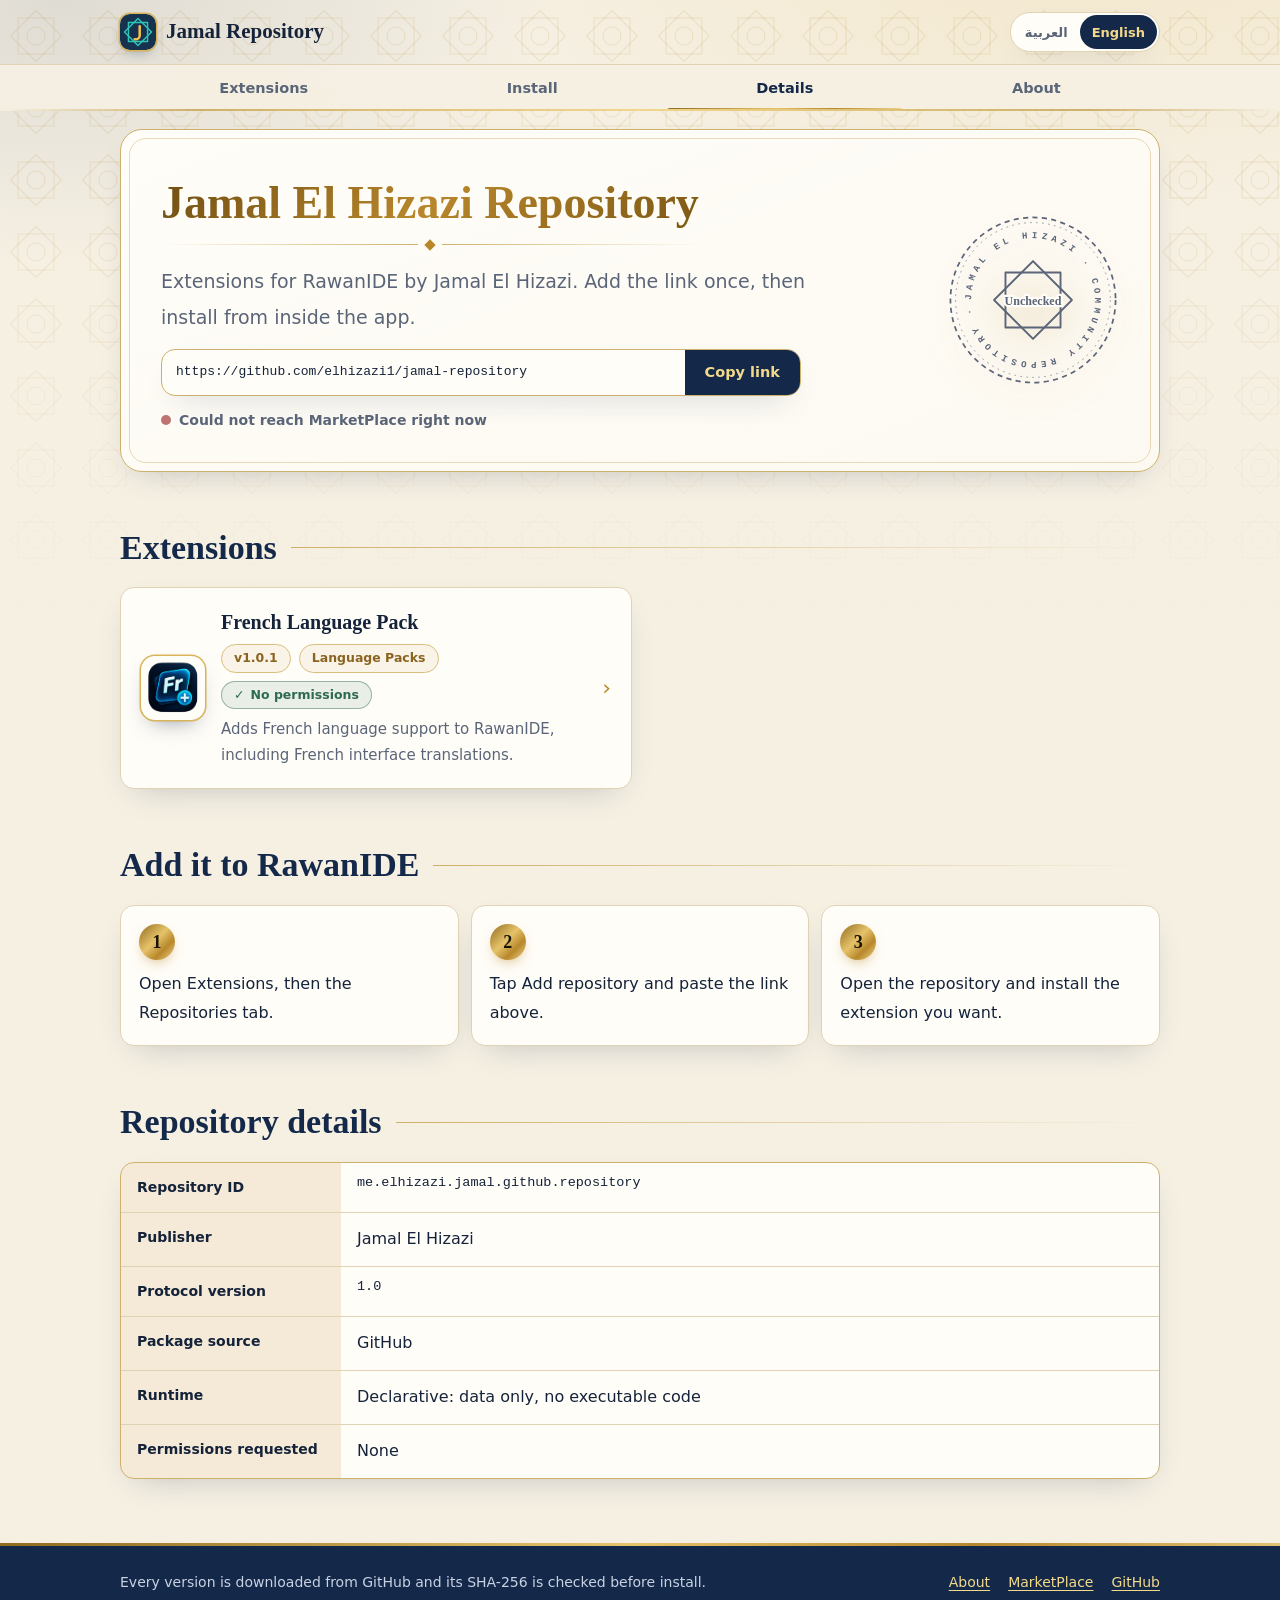
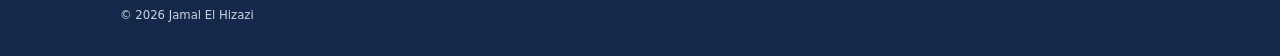
==== index.html @ 7bb8c684 "jamal" ====
<!doctype html>
<html lang="ar" dir="rtl">
<head>
<meta charset="utf-8">
<meta name="viewport" content="width=device-width, initial-scale=1">
<title>مستودع جمال الحزازي</title>
<meta name="description" content="إضافات لـ RawanIDE من تطوير جمال الحزازي. Extensions for RawanIDE by Jamal El Hizazi.">
<meta name="color-scheme" content="light dark">
<link rel="icon" href="icon.svg" type="image/svg+xml">
<link rel="stylesheet" href="assets/site.css">
<script src="assets/site.js" defer></script>
<script src="assets/extras.js" defer></script>
</head>
<body data-page="repo" data-root="">
<header class="bar">
  <div class="wrap bar-in">
    <a class="brand" href="./"><img src="icon.svg" alt="" width="36" height="36"><span data-i18n="brand">مستودع جمال</span></a>
    <div class="langs" data-langs role="group" aria-label="Language"></div>
  </div>
</header>
<nav class="nav" aria-label="Main">
  <div class="wrap nav-in">
    <a href="#extensions" data-i18n="nav_ext" aria-current="true">الإضافات</a>
    <a href="#how" data-i18n="nav_how">التثبيت</a>
    <a href="#details" data-i18n="nav_details">التفاصيل</a>
    <a href="about/" data-i18n="nav_about">عن المطوّر</a>
  </div>
</nav>
<div class="wrap">
  <main>
    <div class="hero">
      <div class="hero-media" data-seal></div>
      <div class="hero-id">
        <h1 data-repo-name>مستودع جمال الحزازي</h1>
        <div class="orn" aria-hidden="true"><i></i></div>
      </div>
      <p class="lead" data-i18n="hero_lead">إضافات لـ RawanIDE من تطوير جمال الحزازي. أضف الرابط مرة واحدة ثم ثبّت الإضافات من داخل التطبيق.</p>
      <div class="hero-extra">
        <span class="visually-hidden" id="url-label" data-i18n="url_label">رابط المستودع</span>
        <div class="address">
          <div class="address-field" data-repo-url aria-labelledby="url-label" tabindex="0"></div>
          <button class="btn" type="button" data-copy-main>نسخ الرابط</button>
        </div>
        <p class="status" data-status data-state="checking" role="status">جارٍ التحقق من MarketPlace…</p>
      </div>
    </div>

    <section id="extensions" aria-labelledby="ext-h">
      <h2 id="ext-h" data-i18n="ext_title">الإضافات</h2>
      <div class="list" data-ext-list></div>
    </section>

    <section id="how" aria-labelledby="how-h">
      <h2 id="how-h" data-i18n="how_title">أضفه إلى RawanIDE</h2>
      <ol class="steps">
        <li><p data-i18n="step1">افتح الإضافات ثم تبويب المستودعات.</p></li>
        <li><p data-i18n="step2">اضغط «إضافة مستودع» والصق الرابط أعلاه.</p></li>
        <li><p data-i18n="step3">افتح المستودع وثبّت الإضافة التي تريدها.</p></li>
      </ol>
    </section>

    <section id="details" aria-labelledby="facts-h">
      <h2 id="facts-h" data-i18n="facts_title">تفاصيل المستودع</h2>
      <dl class="facts" data-facts></dl>
    </section>
  </main>
</div>

<footer>
  <div class="wrap foot">
    <span data-i18n="foot_note">كل إصدار يُنزَّل من GitHub ويُتحقَّق من SHA-256 قبل التثبيت.</span>
    <span class="links">
      <a href="about/" data-i18n="nav_about">عن المطوّر</a>
      <a href="https://rawanide.elhizazi.me/repositories" rel="noopener" data-i18n="foot_market">MarketPlace</a>
      <a href="https://github.com/elhizazi1" rel="noopener">GitHub</a>
    </span>
    <small>© 2026 Jamal El Hizazi</small>
  </div>
</footer>
<!--DATA--><script type="application/json" id="data">{"repository":{"protocol":"1.0","id":"me.elhizazi.jamal.github.repository","name":"Jamal El Hizazi Repository","publisher":"Jamal El Hizazi","description":"Extensions for RawanIDE by Jamal El Hizazi.","homepageUrl":"https://elhizazi1.github.io/jamal-repository/","repositoryUrl":"https://github.com/elhizazi1/jamal-repository","icon":"https://raw.githubusercontent.com/elhizazi1/jamal-repository/main/icon.svg","verification":"rwm-JESA_3A_atXAHX9HX52WhoH6","i18n":{"ar":{"name":"مستودع جمال الحزازي","description":"إضافات لـ RawanIDE من تطوير جمال الحزازي."},"en":{"name":"Jamal El Hizazi Repository","description":"Extensions for RawanIDE by Jamal El Hizazi."},"zh-CN":{"name":"Jamal El Hizazi 扩展仓库","description":"Jamal El Hizazi 为 RawanIDE 开发的扩展。"},"zh-TW":{"name":"Jamal El Hizazi 擴充功能倉庫","description":"Jamal El Hizazi 為 RawanIDE 開發的擴充功能。"}},"extensions":[{"id":"me.elhizazi.jamal.github.repository.language.french","name":"French Language Pack","version":"1.0.1","publisher":"Jamal El Hizazi","description":"French interface language pack for RawanIDE. Provides French UI strings.","category":"Language Packs","icon":"https://raw.githubusercontent.com/elhizazi1/jamal-repository/main/extensions/me.elhizazi.jamal.github.repository.language.french/1.0.1/french-language.webp","apiVersion":"1.0","runtime":null,"permissions":[],"sizeBytes":48856,"sha256":"a94781276d6f744c2116f247a615334e010484c51ec75ef424cbf396a56e475f","downloadUrl":"https://raw.githubusercontent.com/elhizazi1/jamal-repository/main/extensions/me.elhizazi.jamal.github.repository.language.french/1.0.1/me.elhizazi.jamal.github.repository.language.french-1.0.1.r1","homepageUrl":"https://elhizazi1.github.io/jamal-repository/extensions/me.elhizazi.jamal.github.repository.language.french/1.0.1/","documentationUrl":"https://elhizazi1.github.io/jamal-repository/extensions/me.elhizazi.jamal.github.repository.language.french/1.0.1/","tags":["language-pack","french"],"changelog":"Initial release of the French language pack.","i18n":{"en":{"name":"French Language Pack","description":"Adds French language support to RawanIDE, including French interface translations."},"ar":{"name":"حزمة اللغة الفرنسية","description":"تضيف دعم اللغة الفرنسية إلى RawanIDE، وتشمل ترجمة كاملة لواجهة المستخدم."},"fr":{"name":"Pack de langue française","description":"Ajoute la prise en charge de la langue française à RawanIDE, y compris la traduction de l'interface."}}}]},"extension":{"id":"me.elhizazi.jamal.github.repository.language.french","name":"French Language Pack","version":"1.0.1","publisher":"Jamal El Hizazi","category":"Language Packs","i18n":{"en":{"name":"French Language Pack","description":"Adds French language support to RawanIDE, including French interface translations."},"ar":{"name":"حزمة اللغة الفرنسية","description":"تضيف دعم اللغة الفرنسية إلى RawanIDE، وتشمل ترجمة كاملة لواجهة المستخدم."},"fr":{"name":"Pack de langue française","description":"Ajoute la prise en charge de la langue française à RawanIDE, y compris la traduction de l'interface."}},"runtime":null,"apiVersion":"1.0","permissions":[],"package":{"file":"me.elhizazi.jamal.github.repository.language.french-1.0.1.r1","sizeBytes":48856,"sha256":"a94781276d6f744c2116f247a615334e010484c51ec75ef424cbf396a56e475f","downloadUrl":"https://raw.githubusercontent.com/elhizazi1/jamal-repository/main/extensions/me.elhizazi.jamal.github.repository.language.french/1.0.1/me.elhizazi.jamal.github.repository.language.french-1.0.1.r1"},"changelog":{"en":"Initial release of the French language pack.","ar":"الإصدار الأولي لحزمة اللغة الفرنسية.","fr":"Version initiale du pack de langue française."}}}</script><!--/DATA-->
</body>
</html>
---- assets/site.css ----
/* Jamal repository pages, v5: one consolidated stylesheet. No external fonts, scripts or images.
   Layout rule: every hero is one CSS grid with named areas (media | id | lead | extra); no absolute positioning, no magic offsets. */
:root {
  --paper: #f6f0e3; --surface: #fffdf8; --ink: #15233a; --ink-2: #5b6578; --line: #e0d3b4; --line-gold: #cfb06a;
  --accent: #8a6420; --lapis: #14294a; --ochre: #b8872b; --ochre-soft: rgba(184,135,43,.16);
  --code-bg: #f8f2e4; --danger: #a33a3a; --ok: #2f6b4f;
  --btn-bg: var(--lapis); --btn-ink: #f3d98b; --h2-ink: var(--lapis); --nav-on: var(--lapis);
  --gold: linear-gradient(135deg, #8f6a1f 0%, #e6c36a 45%, #b8872b 70%, #f0d78c 100%);
  --title: linear-gradient(135deg, #6d4c12, #b8872b 50%, #7a5614);
  --shadow: 0 1px 0 rgba(255,255,255,.7) inset, 0 12px 32px -16px rgba(20,41,74,.28);
  --r: 14px; --r-sm: 10px; --nav-h: 46px;
  --font: "Noto Naskh Arabic", "Noto Sans Arabic", "Segoe UI", Tahoma, system-ui, sans-serif;
  --font-head: "Amiri", "Noto Naskh Arabic", "Traditional Arabic", "Scheherazade New", "Noto Kufi Arabic", Georgia, serif;
  --mono: ui-monospace, "SFMono-Regular", Menlo, Consolas, "Roboto Mono", monospace;
}
@media (prefers-color-scheme: dark) {
  :root:not([data-theme="light"]) {
    --paper: #0a1424; --surface: #101f38; --ink: #f1e8d0; --ink-2: #a9b3c4; --line: #2b3d5e; --line-gold: #8a7340;
    --accent: #e6c36a; --ochre: #e6c36a; --ochre-soft: rgba(230,195,106,.16); --code-bg: #0c1a30; --danger: #ff8a8e; --ok: #8fd6b0;
    --btn-bg: var(--gold); --btn-ink: #1a1405; --h2-ink: #f1e3b2; --nav-on: #f1e3b2;
    --title: linear-gradient(135deg, #f6e4a6, #d6a93f 55%, #f6e4a6);
    --shadow: 0 1px 0 rgba(255,255,255,.04) inset, 0 16px 36px -18px rgba(0,0,0,.8);
  }
}

* { box-sizing: border-box; }
html { -webkit-text-size-adjust: 100%; scroll-behavior: smooth; scroll-padding-top: calc(var(--nav-h) + 14px); }
body {
  margin: 0; position: relative; min-height: 100vh; color: var(--ink);
  font: 400 16px/1.8 var(--font);
  background: radial-gradient(900px 420px at 85% -80px, rgba(230,195,106,.20), transparent 70%),
              radial-gradient(700px 380px at 5% 0, rgba(20,41,74,.10), transparent 70%), var(--paper);
}
body::before {
  content: ""; position: absolute; inset: 0 0 auto 0; height: 640px; z-index: -1; pointer-events: none;
  background-image: url("data:image/svg+xml;utf8,<svg xmlns='http://www.w3.org/2000/svg' width='72' height='72' viewBox='0 0 72 72'><g fill='none' stroke='%23b8872b' stroke-opacity='.16' stroke-width='1'><rect x='18' y='18' width='36' height='36'/><rect x='18' y='18' width='36' height='36' transform='rotate(45 36 36)'/><circle cx='36' cy='36' r='9'/></g></svg>");
  -webkit-mask-image: linear-gradient(to bottom, #000 30%, transparent); mask-image: linear-gradient(to bottom, #000 30%, transparent);
}
a { color: var(--accent); text-underline-offset: 3px; }
a:hover { text-decoration-thickness: 2px; }
:focus-visible { outline: 3px solid var(--accent); outline-offset: 3px; border-radius: 6px; }
.wrap { width: min(100% - 32px, 1040px); margin-inline: auto; }
.visually-hidden { position: absolute; width: 1px; height: 1px; overflow: hidden; clip: rect(0 0 0 0); white-space: nowrap; }

/* ---------- header + sticky tabs (identical on every page) ---------- */
.bar { padding-block: 12px; }
.bar-in { display: flex; flex-wrap: wrap; align-items: center; justify-content: space-between; gap: 8px 12px; }
.brand { display: inline-flex; flex: none; align-items: center; gap: 10px; color: var(--ink); text-decoration: none; font: 700 21px/1.3 var(--font-head); }
.brand img { width: 36px; height: 36px; flex: none; border-radius: 10px; display: block; box-shadow: 0 0 0 1.5px #d9b45a, 0 6px 14px -6px rgba(20,41,74,.5); }
.brand span { white-space: nowrap; overflow: hidden; text-overflow: ellipsis; }
.langs { display: inline-flex; flex: none; border: 1px solid var(--line); border-radius: 999px; padding: 2px; background: var(--surface); box-shadow: var(--shadow); }
.langs button { appearance: none; border: 0; background: transparent; color: var(--ink-2); font: 600 13px/1 var(--font); padding: 8px 12px; border-radius: 999px; cursor: pointer; min-height: 34px; }
.langs button[aria-pressed="true"] { background: var(--lapis); color: #f3d98b; }
@media (prefers-color-scheme: dark) { :root:not([data-theme="light"]) .langs button[aria-pressed="true"] { background: var(--gold); color: #1a1405; } }

@media (max-width: 479px) { /* four language buttons (GitLab build) must not squeeze the brand */
  .brand { font-size: 18px; gap: 8px; }
  .brand img { width: 32px; height: 32px; }
  .langs button { padding: 8px 9px; font-size: 12.5px; }
}

.nav { position: sticky; top: 0; z-index: 30; background: var(--paper); border-top: 1px solid var(--line); }
@supports (background: color-mix(in srgb, red, blue)) {
  .nav { background: color-mix(in srgb, var(--paper) 92%, transparent); -webkit-backdrop-filter: blur(14px); backdrop-filter: blur(14px); }
}
.nav::after { content: ""; position: absolute; inset: auto 0 0 0; height: 2px; background: linear-gradient(90deg, transparent, var(--line-gold) 15%, #f0d78c 50%, var(--line-gold) 85%, transparent); }
.nav-in { display: flex; height: var(--nav-h); overflow-x: auto; scrollbar-width: none; }
.nav-in::-webkit-scrollbar { display: none; }
.nav a { position: relative; flex: 1 1 auto; display: grid; place-items: center; padding-inline: 12px; white-space: nowrap; text-decoration: none; color: var(--ink-2); font: 700 14.5px/1 var(--font); }
.nav a::after { content: ""; position: absolute; inset: auto 10px 0; height: 3px; border-radius: 3px 3px 0 0; background: var(--gold); transform: scaleX(0); transition: transform .25s; }
.nav a:hover, .nav a[aria-current="page"], .nav a[aria-current="true"] { color: var(--nav-on); }
.nav a:hover::after, .nav a[aria-current="page"]::after, .nav a[aria-current="true"]::after { transform: scaleX(1); }

/* ---------- hero: one grid, three variants ---------- */
.hero {
  --media: 84px; --gap: 14px;
  position: relative; display: grid; align-items: center; column-gap: var(--gap); row-gap: 16px;
  grid-template-columns: var(--media) minmax(0, 1fr);
  grid-template-areas: "media id" "lead lead" "extra extra";
  margin-top: 18px; padding: 18px;
  background: var(--surface); border: 1px solid var(--line-gold); border-radius: 22px; box-shadow: var(--shadow);
}
@supports (background: color-mix(in srgb, red, blue)) { .hero { background: linear-gradient(160deg, var(--surface), color-mix(in srgb, var(--surface) 72%, var(--paper))); } }
.hero::before { content: ""; position: absolute; inset: 6px; border: 1px solid rgba(184,135,43,.30); border-radius: 17px; pointer-events: none; }
body[data-page="ext"] .hero { --media: 76px; grid-template-areas: "crumb crumb" "media id" "lead lead" "extra extra"; }
body[data-page="about"] .hero { --media: 84px; }

.hero-media { grid-area: media; min-width: 0; }
.hero-id { grid-area: id; justify-self: start; min-width: 96px; max-width: 100%; }
.hero > .lead { grid-area: lead; }
.hero-extra { grid-area: extra; min-width: 0; }
.hero > .crumb { grid-area: crumb; justify-self: start; }
.hero-media img { display: block; width: 100%; height: auto; aspect-ratio: 1; object-fit: contain; border-radius: 22%; box-shadow: 0 0 0 2px #d9b45a, 0 12px 26px -12px rgba(20,41,74,.6); }

.hero h1 {
  margin: 0; font: 700 clamp(26px, 5.2vw, 46px)/1.45 var(--font-head); letter-spacing: 0; color: var(--lapis);
  background: var(--title); -webkit-background-clip: text; background-clip: text; -webkit-text-fill-color: transparent;
}
body[data-page="ext"] .hero h1 { font-size: clamp(22px, 4.4vw, 38px); }
/* ornament: its width is the title's width, because .hero-id shrink-wraps the h1 */
.orn { display: flex; align-items: center; gap: 8px; margin-top: 4px; }
.orn::before, .orn::after { content: ""; flex: 1; height: 1px; }
.orn::before { background: linear-gradient(90deg, transparent, var(--line-gold)); }
.orn::after { background: linear-gradient(270deg, transparent, var(--line-gold)); }
[dir="rtl"] .orn::before { background: linear-gradient(270deg, transparent, var(--line-gold)); }
[dir="rtl"] .orn::after { background: linear-gradient(90deg, transparent, var(--line-gold)); }
.orn i { flex: none; width: 8px; height: 8px; background: var(--ochre); transform: rotate(45deg); }

.lead { margin: 0; max-width: 58ch; color: var(--ink-2); font-size: clamp(16px, 2.4vw, 19px); line-height: 1.9; }
.crumb { display: inline-flex; align-items: center; gap: 8px; padding: 8px 14px; border: 1px solid var(--line); border-radius: 999px; background: var(--surface); text-decoration: none; font: 700 14px/1.2 var(--font); }
[dir="rtl"] .crumb .arrow { transform: scaleX(-1); }

@media (min-width: 720px) {
  .hero { --gap: 28px; padding: 40px; row-gap: 14px; }
  .hero::before { inset: 8px; }
  body[data-page="repo"] .hero { --media: 172px; grid-template-columns: minmax(0, 1fr) var(--media); grid-template-areas: "id media" "lead media" "extra media"; }
  body[data-page="ext"] .hero { --media: 104px; grid-template-areas: "crumb crumb" "media id" "media lead" "media extra"; }
  body[data-page="about"] .hero { --media: 128px; grid-template-areas: "media id" "media lead" "media extra"; }
  body[data-page="ext"] .hero-media, body[data-page="about"] .hero-media { align-self: start; }
}

/* ---------- seal ---------- */
.seal { display: block; width: 100%; height: auto; aspect-ratio: 1; color: var(--ink-2); direction: ltr; unicode-bidi: isolate; filter: drop-shadow(0 10px 18px rgba(184,135,43,.35)); }
.seal .ring { fill: none; stroke: currentColor; stroke-width: 2; }
.seal .ring-dash { fill: none; stroke: currentColor; stroke-width: 1; stroke-dasharray: 2 5; opacity: .7; }
.seal .star { fill: none; stroke: currentColor; stroke-width: 2.2; stroke-linejoin: round; }
.seal .ringtext { font: 600 10.5px var(--mono); fill: currentColor; }
.seal .core { font: 800 19px var(--font-head); fill: currentColor; text-anchor: middle; paint-order: stroke; stroke: var(--surface); stroke-width: 5px; stroke-linejoin: round; }
.seal .core.small { font-size: 14px; }
.seal[data-state="verified"] { color: var(--ochre); }
.seal[data-state="verified"] .star { fill: rgba(230,195,106,.28); stroke-dasharray: 400; animation: draw 1.1s ease-out both; }
.seal[data-state="verified"] .ring { stroke-width: 3; }
.seal[data-state="pending"] .ring, .seal[data-state="unknown"] .ring { stroke-dasharray: 6 5; }
@keyframes draw { from { stroke-dashoffset: 400; } to { stroke-dashoffset: 0; } }
@media (max-width: 719px) { /* at 84px the ring lettering is unreadable: hide it (still measurable) and enlarge the word */
  .seal .ringtext { visibility: hidden; }
  .seal .core { font-size: 27px; }
  .seal .core.small { font-size: 16px; }
}
@media (prefers-reduced-motion: reduce) { .seal[data-state="verified"] .star { animation: none; } }

/* ---------- address box, buttons, status ---------- */
.address { display: flex; align-items: stretch; max-width: 640px; background: var(--surface); border: 1px solid var(--line-gold); border-radius: var(--r); box-shadow: var(--shadow); overflow: hidden; }
.address-field { flex: 1; min-width: 0; align-self: center; padding: 12px 14px; font: 500 13px/1.6 var(--mono); direction: ltr; text-align: left; overflow-wrap: anywhere; }
.btn {
  appearance: none; border: 0; cursor: pointer; display: inline-flex; align-items: center; justify-content: center;
  min-height: 46px; padding: 0 20px; border-radius: var(--r-sm); background: var(--btn-bg); color: var(--btn-ink);
  font: 700 14.5px/1 var(--font); white-space: nowrap; text-decoration: none; transition: filter .2s, transform .2s;
}
.btn:hover { filter: brightness(1.12); }
.btn:active { transform: translateY(1px); }
.btn.ghost { background: transparent; color: var(--accent); border: 1px solid var(--line-gold); }
.btn.small { min-height: 34px; padding: 0 12px; font-size: 13px; border-radius: 8px; }
.btn[data-done="1"] { background: var(--ok); color: #fff; }
.address .btn { border-radius: 0; min-height: 0; min-width: 96px; }
.actions { display: flex; flex-wrap: wrap; gap: 10px; }
.status { display: flex; align-items: center; gap: 8px; margin: 14px 0 0; font: 600 14px/1.5 var(--font); color: var(--ink-2); }
.status::before { content: ""; flex: none; width: 10px; height: 10px; border-radius: 50%; background: var(--line); }
.status[data-state="verified"] { color: var(--ink); }
.status[data-state="verified"]::before { background: var(--ochre); box-shadow: 0 0 0 4px var(--ochre-soft); }
.status[data-state="pending"]::before { background: transparent; border: 2px dashed var(--ink-2); }
.status[data-state="unknown"]::before { background: var(--danger); opacity: .7; }

/* ---------- sections ---------- */
section { margin-top: clamp(30px, 6vw, 52px); }
h2 { display: flex; align-items: center; gap: 14px; margin: 0 0 16px; font: 700 clamp(24px, 4.4vw, 34px)/1.4 var(--font-head); color: var(--h2-ink); }
h2::after { content: ""; flex: 1; height: 1px; background: linear-gradient(90deg, var(--line-gold), transparent); }
[dir="rtl"] h2::after { background: linear-gradient(270deg, var(--line-gold), transparent); }
h3 { margin: 0; font: 700 20px/1.4 var(--font-head); }
.hint { margin: 0 0 16px; color: var(--ink-2); font-size: 15px; }

.steps { list-style: none; margin: 0; padding: 0; display: grid; gap: 12px; counter-reset: step; }
.steps li { counter-increment: step; display: grid; grid-template-columns: 36px minmax(0, 1fr); gap: 14px; align-items: center; padding: 14px 16px; background: var(--surface); border: 1px solid var(--line); border-radius: var(--r); box-shadow: var(--shadow); }
.steps li::before { content: counter(step); display: grid; place-items: center; width: 36px; height: 36px; border-radius: 50%; background: var(--gold); color: #1a1405; font: 700 18px/1 var(--font-head); box-shadow: 0 6px 14px -6px rgba(184,135,43,.7); }
.steps p { margin: 0; }
@media (min-width: 760px) {
  .steps { grid-template-columns: repeat(3, minmax(0, 1fr)); }
  .steps li { grid-template-columns: 1fr; align-items: start; gap: 10px; padding: 18px; }
}

.list { display: grid; gap: 16px; grid-template-columns: repeat(auto-fill, minmax(min(100%, 420px), 1fr)); }
.row { position: relative; display: grid; grid-template-columns: 56px minmax(0, 1fr) auto; gap: 14px; align-items: center; padding: 16px; color: inherit; text-decoration: none; background: var(--surface); border: 1px solid var(--line); border-radius: var(--r); box-shadow: var(--shadow); transition: transform .25s, border-color .25s, box-shadow .25s; }
.row:hover { transform: translateY(-3px); border-color: var(--line-gold); box-shadow: 0 18px 36px -18px rgba(184,135,43,.5); }
.row img { display: block; width: 56px; height: 56px; border-radius: 14px; box-shadow: 0 0 0 1.5px #d9b45a, 0 10px 22px -10px rgba(20,41,74,.5); }
.row .meta { margin-top: 8px; }
.row p { margin: 8px 0 0; color: var(--ink-2); font-size: 15px; line-height: 1.7; display: -webkit-box; -webkit-line-clamp: 2; -webkit-box-orient: vertical; overflow: hidden; }
.chev { color: var(--ochre); font-size: 22px; line-height: 1; }
[dir="rtl"] .chev { transform: scaleX(-1); }
@media (min-width: 720px) { .row { grid-template-columns: 64px minmax(0, 1fr) auto; gap: 16px; padding: 20px; } .row img { width: 64px; height: 64px; } }
.empty { padding: 18px; color: var(--ink-2); border: 1px dashed var(--line); border-radius: var(--r); }

.meta { display: flex; flex-wrap: wrap; gap: 8px; }
.tag { display: inline-flex; align-items: center; padding: 7px 12px; font: 700 12.5px/1 var(--font); color: var(--accent); background: rgba(184,135,43,.08); border: 1px solid #d9bf7f; border-radius: 999px; unicode-bidi: plaintext; }
.tag.safe { color: var(--ok); background: rgba(47,107,79,.10); border-color: rgba(47,107,79,.45); }
.tag.safe::before { content: "✓"; margin-inline-end: 6px; font-weight: 800; }
@media (prefers-color-scheme: dark) { :root:not([data-theme="light"]) .tag.safe { background: rgba(143,214,176,.08); border-color: rgba(143,214,176,.45); } }

dl.facts { display: grid; grid-template-columns: minmax(120px, 220px) minmax(0, 1fr); margin: 0; overflow: hidden; background: var(--surface); border: 1px solid var(--line-gold); border-radius: var(--r); box-shadow: var(--shadow); }
dl.facts dt, dl.facts dd { margin: 0; padding: 12px 16px; border-bottom: 1px solid var(--line); }
dl.facts dt { background: var(--ochre-soft); color: var(--ink); font-weight: 700; font-size: 14px; }
dl.facts dd { min-width: 0; overflow-wrap: anywhere; }
dl.facts dt:nth-last-of-type(1), dl.facts dt:nth-last-of-type(1) + dd { border-bottom: 0; }
.mono { font: 13.5px var(--mono); direction: ltr; unicode-bidi: isolate; }
[dir="rtl"] dd.mono { text-align: right; }
.hash { display: flex; align-items: center; gap: 10px; flex-wrap: wrap; }
.hash .mono { word-break: break-all; }
@media (max-width: 640px) {
  dl.facts { grid-template-columns: 1fr; }
  dl.facts dt { border-bottom: 0; padding-bottom: 4px; }
  dl.facts dd { padding-top: 10px; }
}

.cards { display: grid; gap: 14px; grid-template-columns: repeat(auto-fill, minmax(min(100%, 230px), 1fr)); }
.card { display: grid; gap: 2px; padding: 16px 18px; color: inherit; text-decoration: none; background: var(--surface); border: 1px solid var(--line); border-radius: var(--r); box-shadow: var(--shadow); transition: transform .25s, border-color .25s; }
a.card:hover { transform: translateY(-3px); border-color: var(--line-gold); }
.card small { color: var(--accent); font: 700 13px/1.6 var(--font); }
.card b { font: 700 17px/1.5 var(--mono); direction: ltr; unicode-bidi: isolate; overflow-wrap: anywhere; }
[dir="rtl"] .card b { text-align: right; }

.tools { display: flex; flex-wrap: wrap; gap: 10px; margin: 0 0 16px; }
.tools input { flex: 1; min-width: 200px; padding: 14px 16px; font: 500 15px/1 var(--font); color: var(--ink); background: var(--surface); border: 1px solid var(--line); border-radius: 999px; }
.tools input:focus { outline: 3px solid var(--ochre-soft); border-color: var(--line-gold); }
.tools .count { align-self: center; color: var(--ink-2); font: 600 13px/1 var(--font); }

/* extension content blocks (snippets, commands, terminal theme) */
.panel { background: var(--surface); border: 1px solid var(--line-gold); border-radius: var(--r); box-shadow: var(--shadow); }
.snip { display: grid; gap: 8px; padding: 14px 16px; border-bottom: 1px solid var(--line); }
.snip:last-child { border-bottom: 0; }
.snip-top { display: flex; flex-wrap: wrap; align-items: center; gap: 8px 12px; }
.snip small { color: var(--ink-2); }
.trigger { padding: 6px 10px; font: 700 14px/1 var(--mono); direction: ltr; color: #f3d98b; background: var(--lapis); border-radius: 6px; }
pre.code { margin: 0; padding: 12px 14px; overflow-x: auto; font: 13px/1.6 var(--mono); direction: ltr; text-align: left; tab-size: 2; background: var(--code-bg); border: 1px solid var(--line); border-radius: 8px; }
.term { padding: 18px; overflow-x: auto; font: 14px/1.7 var(--mono); direction: ltr; text-align: left; border-radius: var(--r); }
.term .cursor { display: inline-block; width: .6em; height: 1.1em; vertical-align: -.2em; }
.swatches { display: grid; grid-template-columns: repeat(8, minmax(0, 1fr)); gap: 6px; margin-top: 14px; }
.swatches span { aspect-ratio: 1; border-radius: 6px; border: 1px solid rgba(127,127,127,.35); }

/* ---------- footer ---------- */
footer { margin-top: clamp(36px, 7vw, 64px); color: #c9d2e3; font-size: 14px; background: var(--lapis); border-top: 3px solid transparent; border-image: var(--gold) 1; }
footer a { color: #f3d98b; }
.foot { display: grid; gap: 10px; padding-block: 24px 30px; }
.foot .links { display: flex; flex-wrap: wrap; gap: 6px 18px; }
@media (min-width: 720px) { .foot { grid-template-columns: minmax(0, 1fr) auto; align-items: center; } .foot small { grid-column: 1 / -1; } }
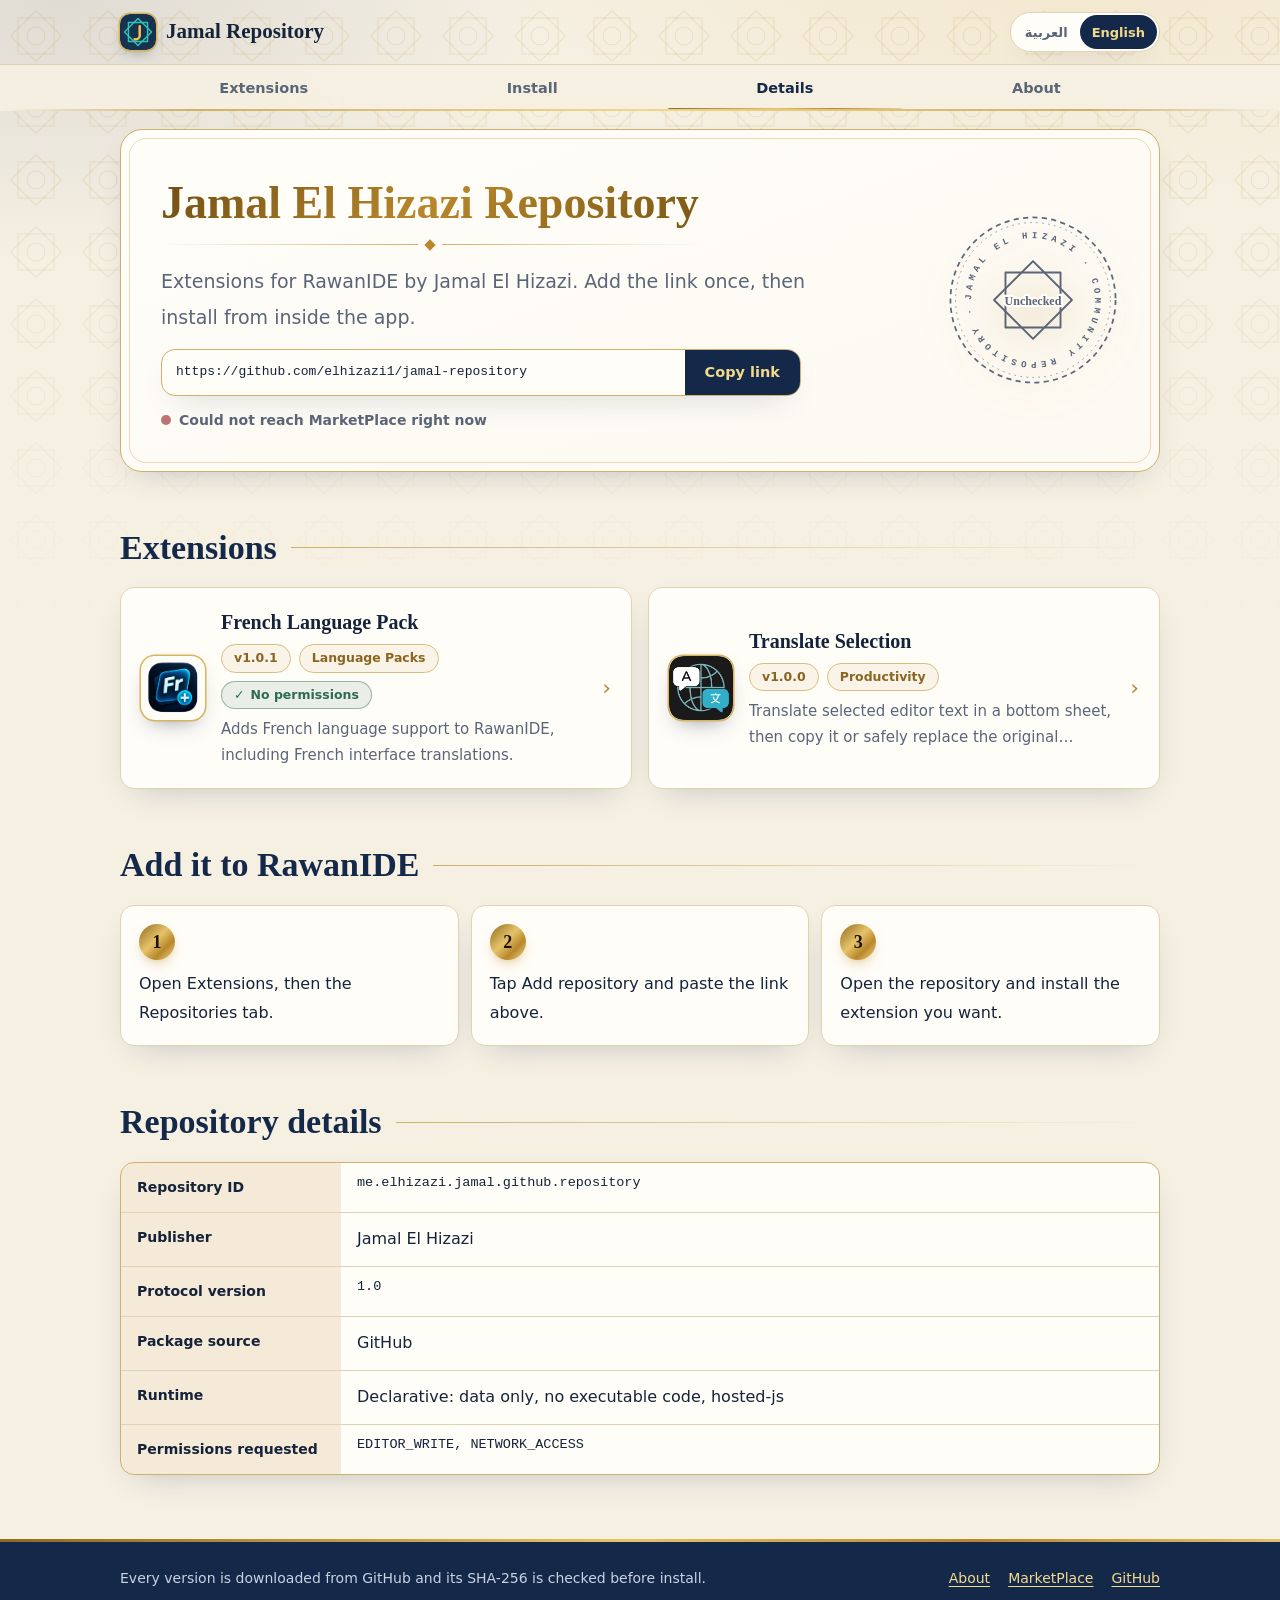
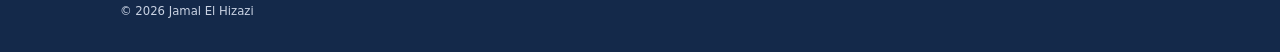
==== commit 4895ff21: "elhi1" ====
--- a/index.html
+++ b/index.html
@@ -77,6 +77,6 @@
     <small>© 2026 Jamal El Hizazi</small>
   </div>
 </footer>
-<!--DATA--><script type="application/json" id="data">{"repository":{"protocol":"1.0","id":"me.elhizazi.jamal.github.repository","name":"Jamal El Hizazi Repository","publisher":"Jamal El Hizazi","description":"Extensions for RawanIDE by Jamal El Hizazi.","homepageUrl":"https://elhizazi1.github.io/jamal-repository/","repositoryUrl":"https://github.com/elhizazi1/jamal-repository","icon":"https://raw.githubusercontent.com/elhizazi1/jamal-repository/main/icon.svg","verification":"rwm-JESA_3A_atXAHX9HX52WhoH6","i18n":{"ar":{"name":"مستودع جمال الحزازي","description":"إضافات لـ RawanIDE من تطوير جمال الحزازي."},"en":{"name":"Jamal El Hizazi Repository","description":"Extensions for RawanIDE by Jamal El Hizazi."},"zh-CN":{"name":"Jamal El Hizazi 扩展仓库","description":"Jamal El Hizazi 为 RawanIDE 开发的扩展。"},"zh-TW":{"name":"Jamal El Hizazi 擴充功能倉庫","description":"Jamal El Hizazi 為 RawanIDE 開發的擴充功能。"}},"extensions":[{"id":"me.elhizazi.jamal.github.repository.language.french","name":"French Language Pack","version":"1.0.1","publisher":"Jamal El Hizazi","description":"French interface language pack for RawanIDE. Provides French UI strings.","category":"Language Packs","icon":"https://raw.githubusercontent.com/elhizazi1/jamal-repository/main/extensions/me.elhizazi.jamal.github.repository.language.french/1.0.1/french-language.webp","apiVersion":"1.0","runtime":null,"permissions":[],"sizeBytes":48856,"sha256":"a94781276d6f744c2116f247a615334e010484c51ec75ef424cbf396a56e475f","downloadUrl":"https://raw.githubusercontent.com/elhizazi1/jamal-repository/main/extensions/me.elhizazi.jamal.github.repository.language.french/1.0.1/me.elhizazi.jamal.github.repository.language.french-1.0.1.r1","homepageUrl":"https://elhizazi1.github.io/jamal-repository/extensions/me.elhizazi.jamal.github.repository.language.french/1.0.1/","documentationUrl":"https://elhizazi1.github.io/jamal-repository/extensions/me.elhizazi.jamal.github.repository.language.french/1.0.1/","tags":["language-pack","french"],"changelog":"Initial release of the French language pack.","i18n":{"en":{"name":"French Language Pack","description":"Adds French language support to RawanIDE, including French interface translations."},"ar":{"name":"حزمة اللغة الفرنسية","description":"تضيف دعم اللغة الفرنسية إلى RawanIDE، وتشمل ترجمة كاملة لواجهة المستخدم."},"fr":{"name":"Pack de langue française","description":"Ajoute la prise en charge de la langue française à RawanIDE, y compris la traduction de l'interface."}}}]},"extension":{"id":"me.elhizazi.jamal.github.repository.language.french","name":"French Language Pack","version":"1.0.1","publisher":"Jamal El Hizazi","category":"Language Packs","i18n":{"en":{"name":"French Language Pack","description":"Adds French language support to RawanIDE, including French interface translations."},"ar":{"name":"حزمة اللغة الفرنسية","description":"تضيف دعم اللغة الفرنسية إلى RawanIDE، وتشمل ترجمة كاملة لواجهة المستخدم."},"fr":{"name":"Pack de langue française","description":"Ajoute la prise en charge de la langue française à RawanIDE, y compris la traduction de l'interface."}},"runtime":null,"apiVersion":"1.0","permissions":[],"package":{"file":"me.elhizazi.jamal.github.repository.language.french-1.0.1.r1","sizeBytes":48856,"sha256":"a94781276d6f744c2116f247a615334e010484c51ec75ef424cbf396a56e475f","downloadUrl":"https://raw.githubusercontent.com/elhizazi1/jamal-repository/main/extensions/me.elhizazi.jamal.github.repository.language.french/1.0.1/me.elhizazi.jamal.github.repository.language.french-1.0.1.r1"},"changelog":{"en":"Initial release of the French language pack.","ar":"الإصدار الأولي لحزمة اللغة الفرنسية.","fr":"Version initiale du pack de langue française."}}}</script><!--/DATA-->
+<!--DATA--><script type="application/json" id="data">{"repository":{"protocol":"1.0","id":"me.elhizazi.jamal.github.repository","name":"Jamal El Hizazi Repository","publisher":"Jamal El Hizazi","description":"Extensions for RawanIDE by Jamal El Hizazi.","homepageUrl":"https://elhizazi1.github.io/jamal-repository/","repositoryUrl":"https://github.com/elhizazi1/jamal-repository","icon":"https://raw.githubusercontent.com/elhizazi1/jamal-repository/main/icon.svg","verification":"rwm-JESA_3A_atXAHX9HX52WhoH6","i18n":{"ar":{"name":"مستودع جمال الحزازي","description":"إضافات لـ RawanIDE من تطوير جمال الحزازي."},"en":{"name":"Jamal El Hizazi Repository","description":"Extensions for RawanIDE by Jamal El Hizazi."},"zh-CN":{"name":"Jamal El Hizazi 扩展仓库","description":"Jamal El Hizazi 为 RawanIDE 开发的扩展。"},"zh-TW":{"name":"Jamal El Hizazi 擴充功能倉庫","description":"Jamal El Hizazi 為 RawanIDE 開發的擴充功能。"}},"extensions":[{"id":"me.elhizazi.jamal.github.repository.language.french","name":"French Language Pack","version":"1.0.1","publisher":"Jamal El Hizazi","description":"French interface language pack for RawanIDE. Provides French UI strings.","category":"Language Packs","icon":"https://raw.githubusercontent.com/elhizazi1/jamal-repository/main/extensions/me.elhizazi.jamal.github.repository.language.french/1.0.1/french-language.webp","apiVersion":"1.0","runtime":"declarative","permissions":[],"sizeBytes":48856,"sha256":"a94781276d6f744c2116f247a615334e010484c51ec75ef424cbf396a56e475f","downloadUrl":"https://raw.githubusercontent.com/elhizazi1/jamal-repository/main/extensions/me.elhizazi.jamal.github.repository.language.french/1.0.1/me.elhizazi.jamal.github.repository.language.french-1.0.1.r1","homepageUrl":"https://elhizazi1.github.io/jamal-repository/extensions/me.elhizazi.jamal.github.repository.language.french/1.0.1/","documentationUrl":"https://elhizazi1.github.io/jamal-repository/extensions/me.elhizazi.jamal.github.repository.language.french/1.0.1/","tags":["language-pack","french"],"changelog":"Initial release of the French language pack.","i18n":{"en":{"name":"French Language Pack","description":"Adds French language support to RawanIDE, including French interface translations."},"ar":{"name":"حزمة اللغة الفرنسية","description":"تضيف دعم اللغة الفرنسية إلى RawanIDE، وتشمل ترجمة كاملة لواجهة المستخدم."},"fr":{"name":"Pack de langue française","description":"Ajoute la prise en charge de la langue française à RawanIDE, y compris la traduction de l'interface."}}},{"id":"me.elhizazi.jamal.github.repository.translate-selection","name":"Translate Selection","version":"1.0.0","publisher":"Jamal El Hizazi","description":"Translate selected editor text in a bottom sheet, then copy or safely replace the original selection.","category":"Productivity","icon":"https://raw.githubusercontent.com/elhizazi1/jamal-repository/main/extensions/me.elhizazi.jamal.github.repository.translate-selection/1.0.0/icon.webp","apiVersion":"1.0","runtime":"hosted-js","permissions":["EDITOR_WRITE","NETWORK_ACCESS"],"sizeBytes":21027,"sha256":"47d94b6e09e8cb1642aaa0609cafebfe9a111b99640bc855532237ee01b56c1c","downloadUrl":"https://raw.githubusercontent.com/elhizazi1/jamal-repository/main/extensions/me.elhizazi.jamal.github.repository.translate-selection/1.0.0/me.elhizazi.jamal.github.repository.translate-selection-1.0.0.r1","homepageUrl":"https://elhizazi1.github.io/jamal-repository/extensions/me.elhizazi.jamal.github.repository.translate-selection/1.0.0/","documentationUrl":"https://elhizazi1.github.io/jamal-repository/extensions/me.elhizazi.jamal.github.repository.translate-selection/1.0.0/","tags":["translate","translation","editor"],"changelog":"Initial release: translate the selected text in a bottom sheet, then copy it or safely replace the original selection.","i18n":{"en":{"name":"Translate Selection","description":"Translate selected editor text in a bottom sheet, then copy it or safely replace the original selection."},"ar":{"name":"ترجمة النص المحدد","description":"ترجم النص المحدد في المحرر داخل نافذة سفلية، ثم انسخه أو استبدل النص الأصلي."}}}]}}</script><!--/DATA-->
 </body>
 </html>
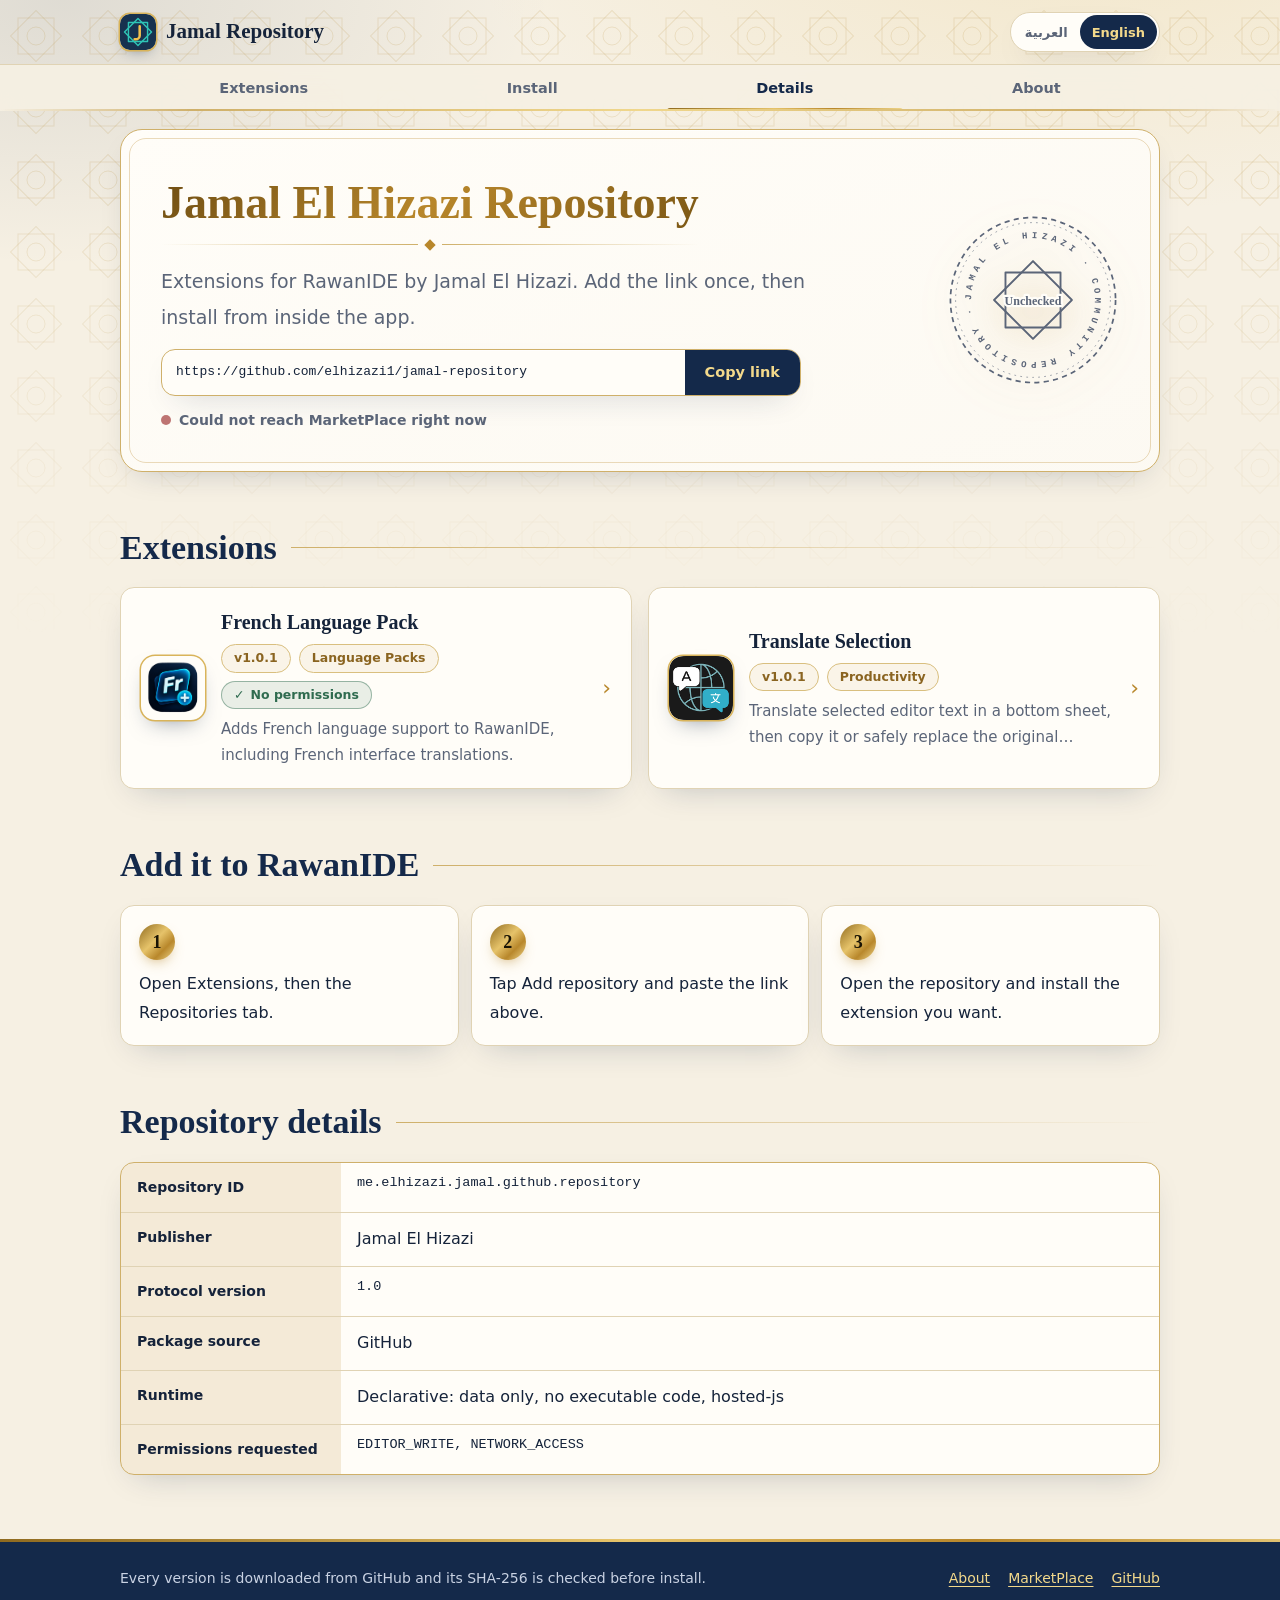
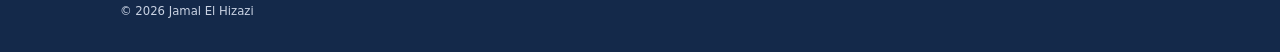
==== commit 969cdf9e: "nanana" ====
--- a/index.html
+++ b/index.html
@@ -77,6 +77,6 @@
     <small>© 2026 Jamal El Hizazi</small>
   </div>
 </footer>
-<!--DATA--><script type="application/json" id="data">{"repository":{"protocol":"1.0","id":"me.elhizazi.jamal.github.repository","name":"Jamal El Hizazi Repository","publisher":"Jamal El Hizazi","description":"Extensions for RawanIDE by Jamal El Hizazi.","homepageUrl":"https://elhizazi1.github.io/jamal-repository/","repositoryUrl":"https://github.com/elhizazi1/jamal-repository","icon":"https://raw.githubusercontent.com/elhizazi1/jamal-repository/main/icon.svg","verification":"rwm-JESA_3A_atXAHX9HX52WhoH6","i18n":{"ar":{"name":"مستودع جمال الحزازي","description":"إضافات لـ RawanIDE من تطوير جمال الحزازي."},"en":{"name":"Jamal El Hizazi Repository","description":"Extensions for RawanIDE by Jamal El Hizazi."},"zh-CN":{"name":"Jamal El Hizazi 扩展仓库","description":"Jamal El Hizazi 为 RawanIDE 开发的扩展。"},"zh-TW":{"name":"Jamal El Hizazi 擴充功能倉庫","description":"Jamal El Hizazi 為 RawanIDE 開發的擴充功能。"}},"extensions":[{"id":"me.elhizazi.jamal.github.repository.language.french","name":"French Language Pack","version":"1.0.1","publisher":"Jamal El Hizazi","description":"French interface language pack for RawanIDE. Provides French UI strings.","category":"Language Packs","icon":"https://raw.githubusercontent.com/elhizazi1/jamal-repository/main/extensions/me.elhizazi.jamal.github.repository.language.french/1.0.1/french-language.webp","apiVersion":"1.0","runtime":"declarative","permissions":[],"sizeBytes":48856,"sha256":"a94781276d6f744c2116f247a615334e010484c51ec75ef424cbf396a56e475f","downloadUrl":"https://raw.githubusercontent.com/elhizazi1/jamal-repository/main/extensions/me.elhizazi.jamal.github.repository.language.french/1.0.1/me.elhizazi.jamal.github.repository.language.french-1.0.1.r1","homepageUrl":"https://elhizazi1.github.io/jamal-repository/extensions/me.elhizazi.jamal.github.repository.language.french/1.0.1/","documentationUrl":"https://elhizazi1.github.io/jamal-repository/extensions/me.elhizazi.jamal.github.repository.language.french/1.0.1/","tags":["language-pack","french"],"changelog":"Initial release of the French language pack.","i18n":{"en":{"name":"French Language Pack","description":"Adds French language support to RawanIDE, including French interface translations."},"ar":{"name":"حزمة اللغة الفرنسية","description":"تضيف دعم اللغة الفرنسية إلى RawanIDE، وتشمل ترجمة كاملة لواجهة المستخدم."},"fr":{"name":"Pack de langue française","description":"Ajoute la prise en charge de la langue française à RawanIDE, y compris la traduction de l'interface."}}},{"id":"me.elhizazi.jamal.github.repository.translate-selection","name":"Translate Selection","version":"1.0.0","publisher":"Jamal El Hizazi","description":"Translate selected editor text in a bottom sheet, then copy or safely replace the original selection.","category":"Productivity","icon":"https://raw.githubusercontent.com/elhizazi1/jamal-repository/main/extensions/me.elhizazi.jamal.github.repository.translate-selection/1.0.0/icon.webp","apiVersion":"1.0","runtime":"hosted-js","permissions":["EDITOR_WRITE","NETWORK_ACCESS"],"sizeBytes":21027,"sha256":"47d94b6e09e8cb1642aaa0609cafebfe9a111b99640bc855532237ee01b56c1c","downloadUrl":"https://raw.githubusercontent.com/elhizazi1/jamal-repository/main/extensions/me.elhizazi.jamal.github.repository.translate-selection/1.0.0/me.elhizazi.jamal.github.repository.translate-selection-1.0.0.r1","homepageUrl":"https://elhizazi1.github.io/jamal-repository/extensions/me.elhizazi.jamal.github.repository.translate-selection/1.0.0/","documentationUrl":"https://elhizazi1.github.io/jamal-repository/extensions/me.elhizazi.jamal.github.repository.translate-selection/1.0.0/","tags":["translate","translation","editor"],"changelog":"Initial release: translate the selected text in a bottom sheet, then copy it or safely replace the original selection.","i18n":{"en":{"name":"Translate Selection","description":"Translate selected editor text in a bottom sheet, then copy it or safely replace the original selection."},"ar":{"name":"ترجمة النص المحدد","description":"ترجم النص المحدد في المحرر داخل نافذة سفلية، ثم انسخه أو استبدل النص الأصلي."}}}]}}</script><!--/DATA-->
+<!--DATA--><script type="application/json" id="data">{"repository":{"protocol":"1.0","id":"me.elhizazi.jamal.github.repository","name":"Jamal El Hizazi Repository","publisher":"Jamal El Hizazi","description":"Extensions for RawanIDE by Jamal El Hizazi.","homepageUrl":"https://elhizazi1.github.io/jamal-repository/","repositoryUrl":"https://github.com/elhizazi1/jamal-repository","icon":"https://raw.githubusercontent.com/elhizazi1/jamal-repository/main/icon.svg","verification":"rwm-JESA_3A_atXAHX9HX52WhoH6","i18n":{"ar":{"name":"مستودع جمال الحزازي","description":"إضافات لـ RawanIDE من تطوير جمال الحزازي."},"en":{"name":"Jamal El Hizazi Repository","description":"Extensions for RawanIDE by Jamal El Hizazi."},"zh-CN":{"name":"Jamal El Hizazi 扩展仓库","description":"Jamal El Hizazi 为 RawanIDE 开发的扩展。"},"zh-TW":{"name":"Jamal El Hizazi 擴充功能倉庫","description":"Jamal El Hizazi 為 RawanIDE 開發的擴充功能。"}},"extensions":[{"id":"me.elhizazi.jamal.github.repository.language.french","name":"French Language Pack","version":"1.0.1","publisher":"Jamal El Hizazi","description":"French interface language pack for RawanIDE. Provides French UI strings.","category":"Language Packs","icon":"https://raw.githubusercontent.com/elhizazi1/jamal-repository/main/extensions/me.elhizazi.jamal.github.repository.language.french/1.0.1/french-language.webp","apiVersion":"1.0","runtime":"declarative","permissions":[],"sizeBytes":48856,"sha256":"a94781276d6f744c2116f247a615334e010484c51ec75ef424cbf396a56e475f","downloadUrl":"https://raw.githubusercontent.com/elhizazi1/jamal-repository/main/extensions/me.elhizazi.jamal.github.repository.language.french/1.0.1/me.elhizazi.jamal.github.repository.language.french-1.0.1.r1","homepageUrl":"https://elhizazi1.github.io/jamal-repository/extensions/me.elhizazi.jamal.github.repository.language.french/1.0.1/","documentationUrl":"https://elhizazi1.github.io/jamal-repository/extensions/me.elhizazi.jamal.github.repository.language.french/1.0.1/","tags":["language-pack","french"],"changelog":"Initial release of the French language pack.","i18n":{"en":{"name":"French Language Pack","description":"Adds French language support to RawanIDE, including French interface translations."},"ar":{"name":"حزمة اللغة الفرنسية","description":"تضيف دعم اللغة الفرنسية إلى RawanIDE، وتشمل ترجمة كاملة لواجهة المستخدم."},"fr":{"name":"Pack de langue française","description":"Ajoute la prise en charge de la langue française à RawanIDE, y compris la traduction de l'interface."}},"license":"MIT"},{"id":"me.elhizazi.jamal.github.repository.translate-selection","name":"Translate Selection","version":"1.0.1","publisher":"Jamal El Hizazi","description":"Translate selected editor text in a bottom sheet, then copy or safely replace the original selection.","category":"Productivity","icon":"https://raw.githubusercontent.com/elhizazi1/jamal-repository/main/extensions/me.elhizazi.jamal.github.repository.translate-selection/1.0.1/icon.webp","apiVersion":"1.0","runtime":"hosted-js","permissions":["EDITOR_WRITE","NETWORK_ACCESS"],"sizeBytes":21029,"sha256":"d09fae5e1cabf9f48bd1f3fe53cbccac8c3272e2dbcc5d6680dec8b7172f0d9c","downloadUrl":"https://raw.githubusercontent.com/elhizazi1/jamal-repository/main/extensions/me.elhizazi.jamal.github.repository.translate-selection/1.0.1/me.elhizazi.jamal.github.repository.translate-selection-1.0.1.r1","homepageUrl":"https://elhizazi1.github.io/jamal-repository/extensions/me.elhizazi.jamal.github.repository.translate-selection/1.0.1/","documentationUrl":"https://elhizazi1.github.io/jamal-repository/extensions/me.elhizazi.jamal.github.repository.translate-selection/1.0.1/","tags":["translate","translation","editor"],"changelog":"The selection toolbar icon is drawn larger and the command no longer appears in the commands list: use the toolbar icon.","i18n":{"en":{"name":"Translate Selection","description":"Translate selected editor text in a bottom sheet, then copy it or safely replace the original selection."},"ar":{"name":"ترجمة النص المحدد","description":"ترجم النص المحدد في المحرر داخل نافذة سفلية، ثم انسخه أو استبدل النص الأصلي."}},"license":"MIT"}]}}</script><!--/DATA-->
 </body>
 </html>
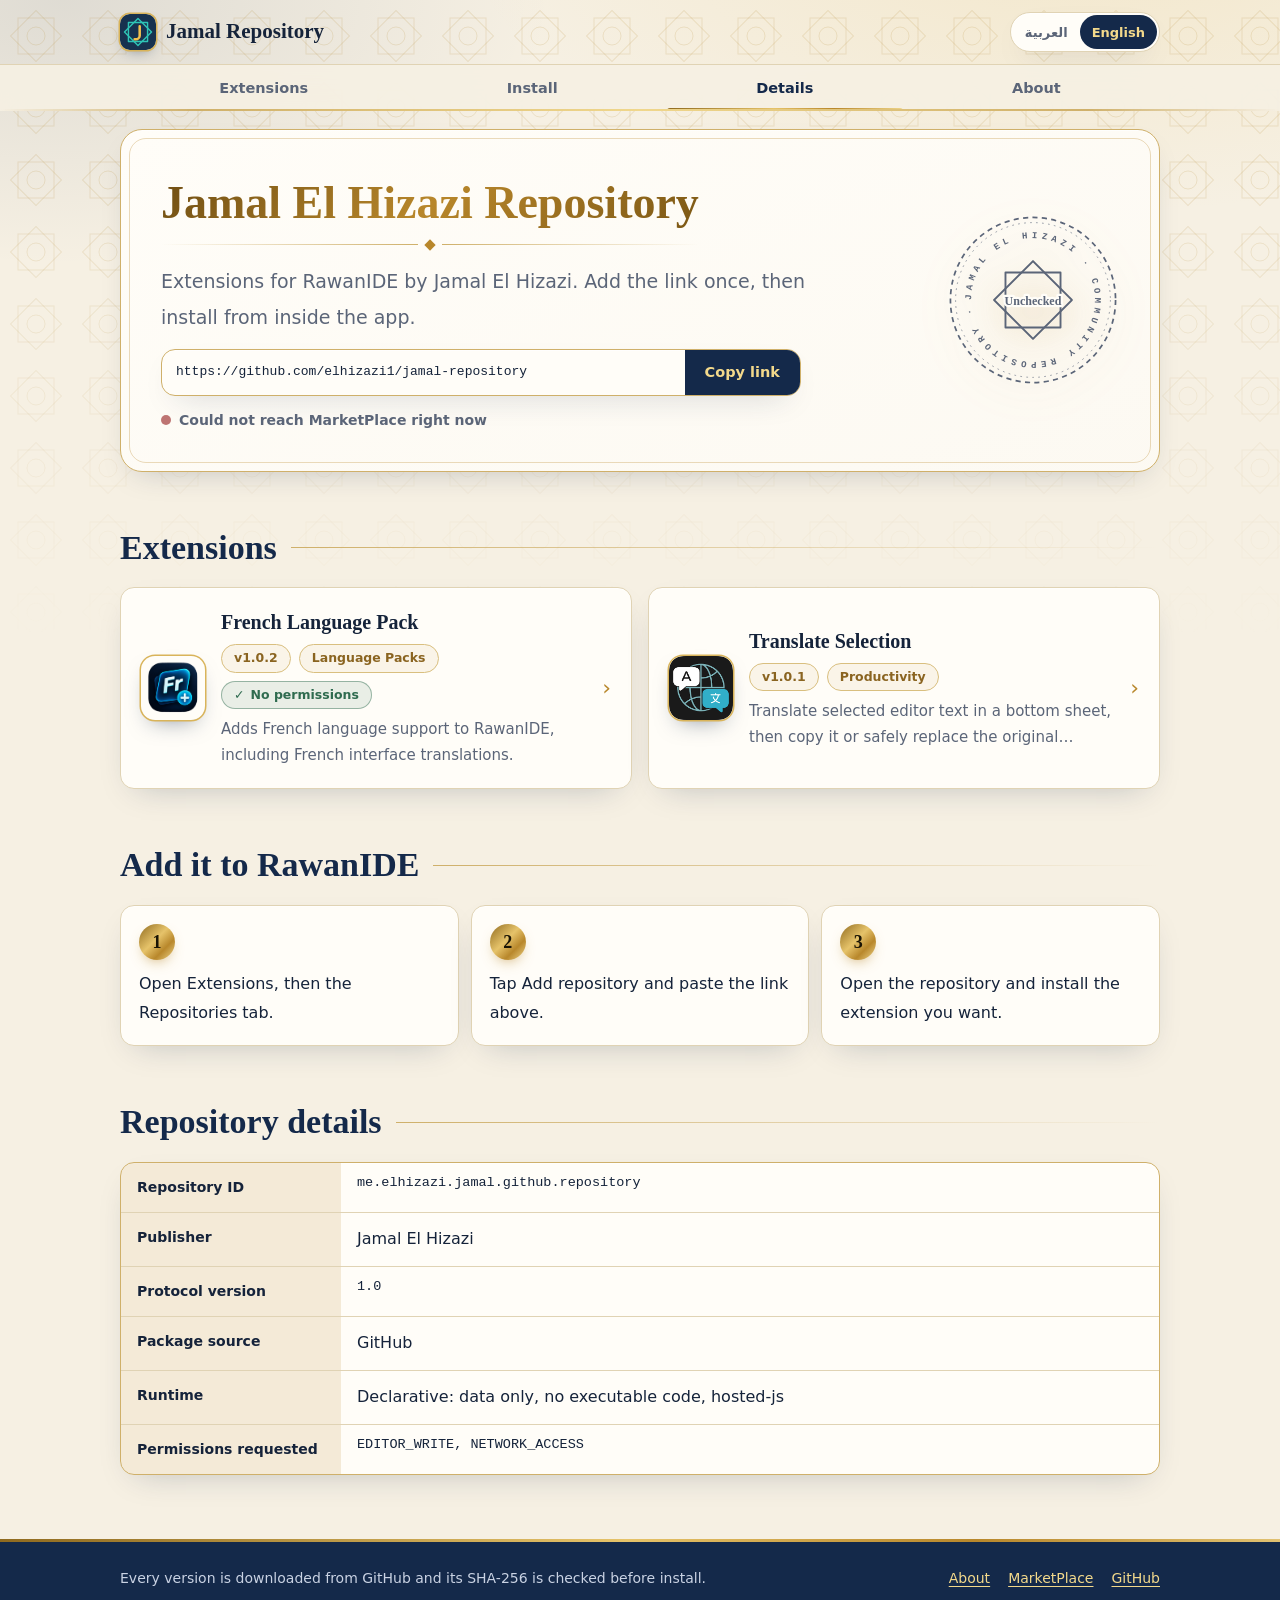
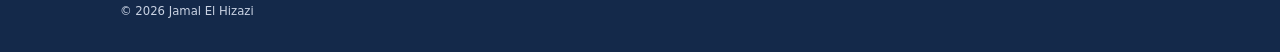
==== commit 0da22b3b: "si1" ====
--- a/index.html
+++ b/index.html
@@ -77,6 +77,6 @@
     <small>© 2026 Jamal El Hizazi</small>
   </div>
 </footer>
-<!--DATA--><script type="application/json" id="data">{"repository":{"protocol":"1.0","id":"me.elhizazi.jamal.github.repository","name":"Jamal El Hizazi Repository","publisher":"Jamal El Hizazi","description":"Extensions for RawanIDE by Jamal El Hizazi.","homepageUrl":"https://elhizazi1.github.io/jamal-repository/","repositoryUrl":"https://github.com/elhizazi1/jamal-repository","icon":"https://raw.githubusercontent.com/elhizazi1/jamal-repository/main/icon.svg","verification":"rwm-JESA_3A_atXAHX9HX52WhoH6","i18n":{"ar":{"name":"مستودع جمال الحزازي","description":"إضافات لـ RawanIDE من تطوير جمال الحزازي."},"en":{"name":"Jamal El Hizazi Repository","description":"Extensions for RawanIDE by Jamal El Hizazi."},"zh-CN":{"name":"Jamal El Hizazi 扩展仓库","description":"Jamal El Hizazi 为 RawanIDE 开发的扩展。"},"zh-TW":{"name":"Jamal El Hizazi 擴充功能倉庫","description":"Jamal El Hizazi 為 RawanIDE 開發的擴充功能。"}},"extensions":[{"id":"me.elhizazi.jamal.github.repository.language.french","name":"French Language Pack","version":"1.0.1","publisher":"Jamal El Hizazi","description":"French interface language pack for RawanIDE. Provides French UI strings.","category":"Language Packs","icon":"https://raw.githubusercontent.com/elhizazi1/jamal-repository/main/extensions/me.elhizazi.jamal.github.repository.language.french/1.0.1/french-language.webp","apiVersion":"1.0","runtime":"declarative","permissions":[],"sizeBytes":48856,"sha256":"a94781276d6f744c2116f247a615334e010484c51ec75ef424cbf396a56e475f","downloadUrl":"https://raw.githubusercontent.com/elhizazi1/jamal-repository/main/extensions/me.elhizazi.jamal.github.repository.language.french/1.0.1/me.elhizazi.jamal.github.repository.language.french-1.0.1.r1","homepageUrl":"https://elhizazi1.github.io/jamal-repository/extensions/me.elhizazi.jamal.github.repository.language.french/1.0.1/","documentationUrl":"https://elhizazi1.github.io/jamal-repository/extensions/me.elhizazi.jamal.github.repository.language.french/1.0.1/","tags":["language-pack","french"],"changelog":"Initial release of the French language pack.","i18n":{"en":{"name":"French Language Pack","description":"Adds French language support to RawanIDE, including French interface translations."},"ar":{"name":"حزمة اللغة الفرنسية","description":"تضيف دعم اللغة الفرنسية إلى RawanIDE، وتشمل ترجمة كاملة لواجهة المستخدم."},"fr":{"name":"Pack de langue française","description":"Ajoute la prise en charge de la langue française à RawanIDE, y compris la traduction de l'interface."}},"license":"MIT"},{"id":"me.elhizazi.jamal.github.repository.translate-selection","name":"Translate Selection","version":"1.0.1","publisher":"Jamal El Hizazi","description":"Translate selected editor text in a bottom sheet, then copy or safely replace the original selection.","category":"Productivity","icon":"https://raw.githubusercontent.com/elhizazi1/jamal-repository/main/extensions/me.elhizazi.jamal.github.repository.translate-selection/1.0.1/icon.webp","apiVersion":"1.0","runtime":"hosted-js","permissions":["EDITOR_WRITE","NETWORK_ACCESS"],"sizeBytes":21029,"sha256":"d09fae5e1cabf9f48bd1f3fe53cbccac8c3272e2dbcc5d6680dec8b7172f0d9c","downloadUrl":"https://raw.githubusercontent.com/elhizazi1/jamal-repository/main/extensions/me.elhizazi.jamal.github.repository.translate-selection/1.0.1/me.elhizazi.jamal.github.repository.translate-selection-1.0.1.r1","homepageUrl":"https://elhizazi1.github.io/jamal-repository/extensions/me.elhizazi.jamal.github.repository.translate-selection/1.0.1/","documentationUrl":"https://elhizazi1.github.io/jamal-repository/extensions/me.elhizazi.jamal.github.repository.translate-selection/1.0.1/","tags":["translate","translation","editor"],"changelog":"The selection toolbar icon is drawn larger and the command no longer appears in the commands list: use the toolbar icon.","i18n":{"en":{"name":"Translate Selection","description":"Translate selected editor text in a bottom sheet, then copy it or safely replace the original selection."},"ar":{"name":"ترجمة النص المحدد","description":"ترجم النص المحدد في المحرر داخل نافذة سفلية، ثم انسخه أو استبدل النص الأصلي."}},"license":"MIT"}]}}</script><!--/DATA-->
+<!--DATA--><script type="application/json" id="data">{"repository":{"protocol":"1.0","id":"me.elhizazi.jamal.github.repository","name":"Jamal El Hizazi Repository","publisher":"Jamal El Hizazi","description":"Extensions for RawanIDE by Jamal El Hizazi.","homepageUrl":"https://elhizazi1.github.io/jamal-repository/","repositoryUrl":"https://github.com/elhizazi1/jamal-repository","icon":"https://raw.githubusercontent.com/elhizazi1/jamal-repository/main/icon.svg","verification":"rwm-JESA_3A_atXAHX9HX52WhoH6","i18n":{"ar":{"name":"مستودع جمال الحزازي","description":"إضافات لـ RawanIDE من تطوير جمال الحزازي."},"en":{"name":"Jamal El Hizazi Repository","description":"Extensions for RawanIDE by Jamal El Hizazi."},"zh-CN":{"name":"Jamal El Hizazi 扩展仓库","description":"Jamal El Hizazi 为 RawanIDE 开发的扩展。"},"zh-TW":{"name":"Jamal El Hizazi 擴充功能倉庫","description":"Jamal El Hizazi 為 RawanIDE 開發的擴充功能。"}},"extensions":[{"id":"me.elhizazi.jamal.github.repository.language.french","name":"French Language Pack","version":"1.0.2","publisher":"Jamal El Hizazi","description":"French interface language pack for RawanIDE. Provides French UI strings.","category":"Language Packs","icon":"https://raw.githubusercontent.com/elhizazi1/jamal-repository/main/extensions/me.elhizazi.jamal.github.repository.language.french/1.0.2/french-language.webp","apiVersion":"1.0","runtime":"declarative","permissions":[],"sizeBytes":48935,"sha256":"73bc6528d62cb097e84de89d684f1f9da6f179631f1df521fc6b3f68f8a2ac87","downloadUrl":"https://raw.githubusercontent.com/elhizazi1/jamal-repository/main/extensions/me.elhizazi.jamal.github.repository.language.french/1.0.2/me.elhizazi.jamal.github.repository.language.french-1.0.2.r1","homepageUrl":"https://elhizazi1.github.io/jamal-repository/extensions/me.elhizazi.jamal.github.repository.language.french/1.0.2/","documentationUrl":"https://elhizazi1.github.io/jamal-repository/extensions/me.elhizazi.jamal.github.repository.language.french/1.0.2/","tags":["language-pack","french"],"changelog":"Initial release of the French language pack.","i18n":{"en":{"name":"French Language Pack","description":"Adds French language support to RawanIDE, including French interface translations."},"ar":{"name":"حزمة اللغة الفرنسية","description":"تضيف دعم اللغة الفرنسية إلى RawanIDE، وتشمل ترجمة كاملة لواجهة المستخدم."},"fr":{"name":"Pack de langue française","description":"Ajoute la prise en charge de la langue française à RawanIDE, y compris la traduction de l'interface."}},"license":"MIT"},{"id":"me.elhizazi.jamal.github.repository.language.french","name":"French Language Pack","version":"1.0.1","publisher":"Jamal El Hizazi","description":"French interface language pack for RawanIDE. Provides French UI strings.","category":"Language Packs","icon":"https://raw.githubusercontent.com/elhizazi1/jamal-repository/main/extensions/me.elhizazi.jamal.github.repository.language.french/1.0.1/french-language.webp","apiVersion":"1.0","runtime":"declarative","permissions":[],"sizeBytes":48856,"sha256":"a94781276d6f744c2116f247a615334e010484c51ec75ef424cbf396a56e475f","downloadUrl":"https://raw.githubusercontent.com/elhizazi1/jamal-repository/main/extensions/me.elhizazi.jamal.github.repository.language.french/1.0.1/me.elhizazi.jamal.github.repository.language.french-1.0.1.r1","homepageUrl":"https://elhizazi1.github.io/jamal-repository/extensions/me.elhizazi.jamal.github.repository.language.french/1.0.1/","documentationUrl":"https://elhizazi1.github.io/jamal-repository/extensions/me.elhizazi.jamal.github.repository.language.french/1.0.1/","tags":["language-pack","french"],"changelog":"Initial release of the French language pack.","i18n":{"en":{"name":"French Language Pack","description":"Adds French language support to RawanIDE, including French interface translations."},"ar":{"name":"حزمة اللغة الفرنسية","description":"تضيف دعم اللغة الفرنسية إلى RawanIDE، وتشمل ترجمة كاملة لواجهة المستخدم."},"fr":{"name":"Pack de langue française","description":"Ajoute la prise en charge de la langue française à RawanIDE, y compris la traduction de l'interface."}},"license":"MIT"},{"id":"me.elhizazi.jamal.github.repository.language.french","name":"French Language Pack","version":"1.0.0","publisher":"Jamal El Hizazi","description":"French interface language pack for RawanIDE. Provides French UI strings.","category":"Language Packs","icon":"https://raw.githubusercontent.com/elhizazi1/jamal-repository/main/extensions/me.elhizazi.jamal.github.repository.language.french/1.0.0/french-language.webp","apiVersion":"1.0","runtime":null,"permissions":[],"sizeBytes":48666,"sha256":"2f513e5b9b23acaeafe5639cd33b73069ed3e005d0228362bf16907a8c696561","downloadUrl":"https://raw.githubusercontent.com/elhizazi1/jamal-repository/main/extensions/me.elhizazi.jamal.github.repository.language.french/1.0.0/me.elhizazi.jamal.github.repository.language.french-1.0.0.r1","homepageUrl":"https://elhizazi1.github.io/jamal-repository/extensions/me.elhizazi.jamal.github.repository.language.french/1.0.0/","documentationUrl":"https://elhizazi1.github.io/jamal-repository/extensions/me.elhizazi.jamal.github.repository.language.french/1.0.0/","tags":["language-pack","french"],"changelog":"Initial release of the French language pack.","i18n":{"en":{"name":"French Language Pack","description":"Adds French language support to RawanIDE, including French interface translations."},"ar":{"name":"حزمة اللغة الفرنسية","description":"تضيف دعم اللغة الفرنسية إلى RawanIDE، وتشمل ترجمة كاملة لواجهة المستخدم."},"fr":{"name":"Pack de langue française","description":"Ajoute la prise en charge de la langue française à RawanIDE, y compris la traduction de l'interface."}},"license":"MIT"},{"id":"me.elhizazi.jamal.github.repository.translate-selection","name":"Translate Selection","version":"1.0.1","publisher":"Jamal El Hizazi","description":"Translate selected editor text in a bottom sheet, then copy or safely replace the original selection.","category":"Productivity","icon":"https://raw.githubusercontent.com/elhizazi1/jamal-repository/main/extensions/me.elhizazi.jamal.github.repository.translate-selection/1.0.1/icon.webp","apiVersion":"1.0","runtime":"hosted-js","permissions":["EDITOR_WRITE","NETWORK_ACCESS"],"sizeBytes":21029,"sha256":"d09fae5e1cabf9f48bd1f3fe53cbccac8c3272e2dbcc5d6680dec8b7172f0d9c","downloadUrl":"https://raw.githubusercontent.com/elhizazi1/jamal-repository/main/extensions/me.elhizazi.jamal.github.repository.translate-selection/1.0.1/me.elhizazi.jamal.github.repository.translate-selection-1.0.1.r1","homepageUrl":"https://elhizazi1.github.io/jamal-repository/extensions/me.elhizazi.jamal.github.repository.translate-selection/1.0.1/","documentationUrl":"https://elhizazi1.github.io/jamal-repository/extensions/me.elhizazi.jamal.github.repository.translate-selection/1.0.1/","tags":["translate","translation","editor"],"changelog":"The selection toolbar icon is drawn larger and the command no longer appears in the commands list: use the toolbar icon.","i18n":{"en":{"name":"Translate Selection","description":"Translate selected editor text in a bottom sheet, then copy it or safely replace the original selection."},"ar":{"name":"ترجمة النص المحدد","description":"ترجم النص المحدد في المحرر داخل نافذة سفلية، ثم انسخه أو استبدل النص الأصلي."}},"license":"MIT","screenshots":[{"url":"https://raw.githubusercontent.com/elhizazi1/jamal-repository/main/extensions/me.elhizazi.jamal.github.repository.translate-selection/screenshots/01.PNG","caption":{"en":"Select the text you want to translate","ar":"حدّد النص الذي تريد ترجمته"}},{"url":"https://raw.githubusercontent.com/elhizazi1/jamal-repository/main/extensions/me.elhizazi.jamal.github.repository.translate-selection/screenshots/02.PNG","caption":{"en":"Tap the translate icon in the selection bar","ar":"اضغط أيقونة الترجمة في شريط التحديد"}},{"url":"https://raw.githubusercontent.com/elhizazi1/jamal-repository/main/extensions/me.elhizazi.jamal.github.repository.translate-selection/screenshots/03.PNG","caption":{"en":"Choose the target language and translate","ar":"اختر لغة الهدف ثم ترجم"}},{"url":"https://raw.githubusercontent.com/elhizazi1/jamal-repository/main/extensions/me.elhizazi.jamal.github.repository.translate-selection/screenshots/04.PNG","caption":{"en":"Copy the result or replace the selection","ar":"انسخ النتيجة أو استبدل التحديد"}},{"url":"https://raw.githubusercontent.com/elhizazi1/jamal-repository/main/extensions/me.elhizazi.jamal.github.repository.translate-selection/screenshots/05.PNG","caption":{"en":"The original selection replaced by the translation","ar":"التحديد الأصلي بعد استبداله بالترجمة"}}]},{"id":"me.elhizazi.jamal.github.repository.translate-selection","name":"Translate Selection","version":"1.0.0","publisher":"Jamal El Hizazi","description":"Translate selected editor text in a bottom sheet, then copy or safely replace the original selection.","category":"Productivity","icon":"https://raw.githubusercontent.com/elhizazi1/jamal-repository/main/extensions/me.elhizazi.jamal.github.repository.translate-selection/1.0.0/icon.webp","apiVersion":"1.0","runtime":"hosted-js","permissions":["EDITOR_WRITE","NETWORK_ACCESS"],"sizeBytes":21027,"sha256":"47d94b6e09e8cb1642aaa0609cafebfe9a111b99640bc855532237ee01b56c1c","downloadUrl":"https://raw.githubusercontent.com/elhizazi1/jamal-repository/main/extensions/me.elhizazi.jamal.github.repository.translate-selection/1.0.0/me.elhizazi.jamal.github.repository.translate-selection-1.0.0.r1","homepageUrl":"https://elhizazi1.github.io/jamal-repository/extensions/me.elhizazi.jamal.github.repository.translate-selection/1.0.0/","documentationUrl":"https://elhizazi1.github.io/jamal-repository/extensions/me.elhizazi.jamal.github.repository.translate-selection/1.0.0/","tags":["translate","translation","editor"],"changelog":"Initial release: translate the selected text in a bottom sheet, then copy it or safely replace the original selection.","i18n":{"en":{"name":"Translate Selection","description":"Translate selected editor text in a bottom sheet, then copy it or safely replace the original selection."},"ar":{"name":"ترجمة النص المحدد","description":"ترجم النص المحدد في المحرر داخل نافذة سفلية، ثم انسخه أو استبدل النص الأصلي."}},"license":"MIT"}]}}</script><!--/DATA-->
 </body>
 </html>
--- a/assets/site.css
+++ b/assets/site.css
@@ -241,3 +241,10 @@
 .foot { display: grid; gap: 10px; padding-block: 24px 30px; }
 .foot .links { display: flex; flex-wrap: wrap; gap: 6px 18px; }
 @media (min-width: 720px) { .foot { grid-template-columns: minmax(0, 1fr) auto; align-items: center; } .foot small { grid-column: 1 / -1; } }
+
+/* Extension screenshots: one swipeable row */
+.shots { display: flex; gap: 14px; overflow-x: auto; padding: 4px 2px 12px; scroll-snap-type: x proximity; -webkit-overflow-scrolling: touch; }
+.shots figure { flex: 0 0 auto; margin: 0; width: min(78vw, 300px); scroll-snap-align: start; }
+.shots a { display: block; background: var(--surface); border: 1px solid var(--line); border-radius: var(--r); overflow: hidden; box-shadow: var(--shadow); }
+.shots img { display: block; width: 100%; height: auto; }
+.shots figcaption { margin-top: 8px; color: var(--muted, inherit); font-size: 13px; line-height: 1.6; }
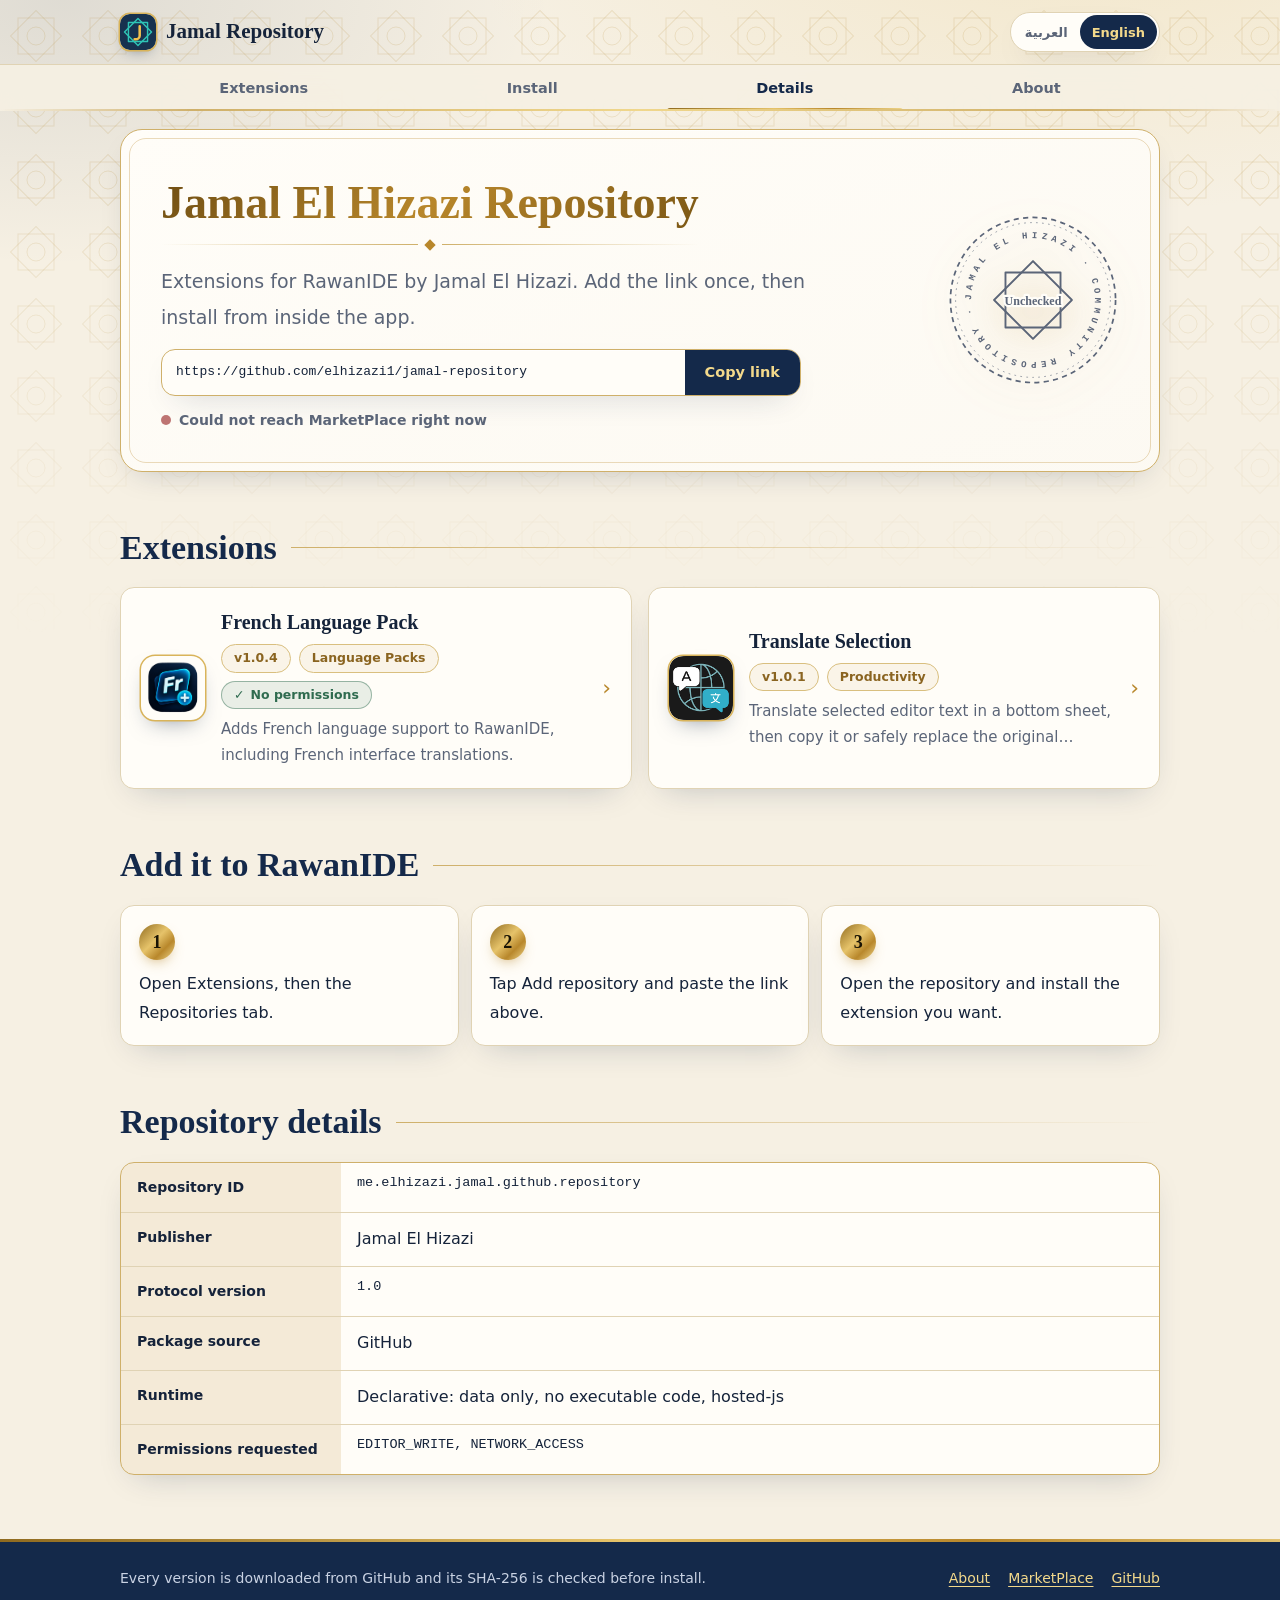
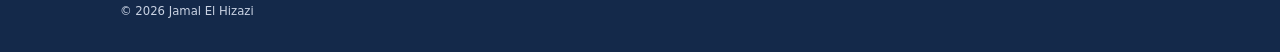
==== commit 0da93e32: "rawanide" ====
--- a/index.html
+++ b/index.html
@@ -77,6 +77,6 @@
     <small>© 2026 Jamal El Hizazi</small>
   </div>
 </footer>
-<!--DATA--><script type="application/json" id="data">{"repository":{"protocol":"1.0","id":"me.elhizazi.jamal.github.repository","name":"Jamal El Hizazi Repository","publisher":"Jamal El Hizazi","description":"Extensions for RawanIDE by Jamal El Hizazi.","homepageUrl":"https://elhizazi1.github.io/jamal-repository/","repositoryUrl":"https://github.com/elhizazi1/jamal-repository","icon":"https://raw.githubusercontent.com/elhizazi1/jamal-repository/main/icon.svg","verification":"rwm-JESA_3A_atXAHX9HX52WhoH6","i18n":{"ar":{"name":"مستودع جمال الحزازي","description":"إضافات لـ RawanIDE من تطوير جمال الحزازي."},"en":{"name":"Jamal El Hizazi Repository","description":"Extensions for RawanIDE by Jamal El Hizazi."},"zh-CN":{"name":"Jamal El Hizazi 扩展仓库","description":"Jamal El Hizazi 为 RawanIDE 开发的扩展。"},"zh-TW":{"name":"Jamal El Hizazi 擴充功能倉庫","description":"Jamal El Hizazi 為 RawanIDE 開發的擴充功能。"}},"extensions":[{"id":"me.elhizazi.jamal.github.repository.language.french","name":"French Language Pack","version":"1.0.2","publisher":"Jamal El Hizazi","description":"French interface language pack for RawanIDE. Provides French UI strings.","category":"Language Packs","icon":"https://raw.githubusercontent.com/elhizazi1/jamal-repository/main/extensions/me.elhizazi.jamal.github.repository.language.french/1.0.2/french-language.webp","apiVersion":"1.0","runtime":"declarative","permissions":[],"sizeBytes":48935,"sha256":"73bc6528d62cb097e84de89d684f1f9da6f179631f1df521fc6b3f68f8a2ac87","downloadUrl":"https://raw.githubusercontent.com/elhizazi1/jamal-repository/main/extensions/me.elhizazi.jamal.github.repository.language.french/1.0.2/me.elhizazi.jamal.github.repository.language.french-1.0.2.r1","homepageUrl":"https://elhizazi1.github.io/jamal-repository/extensions/me.elhizazi.jamal.github.repository.language.french/1.0.2/","documentationUrl":"https://elhizazi1.github.io/jamal-repository/extensions/me.elhizazi.jamal.github.repository.language.french/1.0.2/","tags":["language-pack","french"],"changelog":"Initial release of the French language pack.","i18n":{"en":{"name":"French Language Pack","description":"Adds French language support to RawanIDE, including French interface translations."},"ar":{"name":"حزمة اللغة الفرنسية","description":"تضيف دعم اللغة الفرنسية إلى RawanIDE، وتشمل ترجمة كاملة لواجهة المستخدم."},"fr":{"name":"Pack de langue française","description":"Ajoute la prise en charge de la langue française à RawanIDE, y compris la traduction de l'interface."}},"license":"MIT"},{"id":"me.elhizazi.jamal.github.repository.language.french","name":"French Language Pack","version":"1.0.1","publisher":"Jamal El Hizazi","description":"French interface language pack for RawanIDE. Provides French UI strings.","category":"Language Packs","icon":"https://raw.githubusercontent.com/elhizazi1/jamal-repository/main/extensions/me.elhizazi.jamal.github.repository.language.french/1.0.1/french-language.webp","apiVersion":"1.0","runtime":"declarative","permissions":[],"sizeBytes":48856,"sha256":"a94781276d6f744c2116f247a615334e010484c51ec75ef424cbf396a56e475f","downloadUrl":"https://raw.githubusercontent.com/elhizazi1/jamal-repository/main/extensions/me.elhizazi.jamal.github.repository.language.french/1.0.1/me.elhizazi.jamal.github.repository.language.french-1.0.1.r1","homepageUrl":"https://elhizazi1.github.io/jamal-repository/extensions/me.elhizazi.jamal.github.repository.language.french/1.0.1/","documentationUrl":"https://elhizazi1.github.io/jamal-repository/extensions/me.elhizazi.jamal.github.repository.language.french/1.0.1/","tags":["language-pack","french"],"changelog":"Initial release of the French language pack.","i18n":{"en":{"name":"French Language Pack","description":"Adds French language support to RawanIDE, including French interface translations."},"ar":{"name":"حزمة اللغة الفرنسية","description":"تضيف دعم اللغة الفرنسية إلى RawanIDE، وتشمل ترجمة كاملة لواجهة المستخدم."},"fr":{"name":"Pack de langue française","description":"Ajoute la prise en charge de la langue française à RawanIDE, y compris la traduction de l'interface."}},"license":"MIT"},{"id":"me.elhizazi.jamal.github.repository.language.french","name":"French Language Pack","version":"1.0.0","publisher":"Jamal El Hizazi","description":"French interface language pack for RawanIDE. Provides French UI strings.","category":"Language Packs","icon":"https://raw.githubusercontent.com/elhizazi1/jamal-repository/main/extensions/me.elhizazi.jamal.github.repository.language.french/1.0.0/french-language.webp","apiVersion":"1.0","runtime":null,"permissions":[],"sizeBytes":48666,"sha256":"2f513e5b9b23acaeafe5639cd33b73069ed3e005d0228362bf16907a8c696561","downloadUrl":"https://raw.githubusercontent.com/elhizazi1/jamal-repository/main/extensions/me.elhizazi.jamal.github.repository.language.french/1.0.0/me.elhizazi.jamal.github.repository.language.french-1.0.0.r1","homepageUrl":"https://elhizazi1.github.io/jamal-repository/extensions/me.elhizazi.jamal.github.repository.language.french/1.0.0/","documentationUrl":"https://elhizazi1.github.io/jamal-repository/extensions/me.elhizazi.jamal.github.repository.language.french/1.0.0/","tags":["language-pack","french"],"changelog":"Initial release of the French language pack.","i18n":{"en":{"name":"French Language Pack","description":"Adds French language support to RawanIDE, including French interface translations."},"ar":{"name":"حزمة اللغة الفرنسية","description":"تضيف دعم اللغة الفرنسية إلى RawanIDE، وتشمل ترجمة كاملة لواجهة المستخدم."},"fr":{"name":"Pack de langue française","description":"Ajoute la prise en charge de la langue française à RawanIDE, y compris la traduction de l'interface."}},"license":"MIT"},{"id":"me.elhizazi.jamal.github.repository.translate-selection","name":"Translate Selection","version":"1.0.1","publisher":"Jamal El Hizazi","description":"Translate selected editor text in a bottom sheet, then copy or safely replace the original selection.","category":"Productivity","icon":"https://raw.githubusercontent.com/elhizazi1/jamal-repository/main/extensions/me.elhizazi.jamal.github.repository.translate-selection/1.0.1/icon.webp","apiVersion":"1.0","runtime":"hosted-js","permissions":["EDITOR_WRITE","NETWORK_ACCESS"],"sizeBytes":21029,"sha256":"d09fae5e1cabf9f48bd1f3fe53cbccac8c3272e2dbcc5d6680dec8b7172f0d9c","downloadUrl":"https://raw.githubusercontent.com/elhizazi1/jamal-repository/main/extensions/me.elhizazi.jamal.github.repository.translate-selection/1.0.1/me.elhizazi.jamal.github.repository.translate-selection-1.0.1.r1","homepageUrl":"https://elhizazi1.github.io/jamal-repository/extensions/me.elhizazi.jamal.github.repository.translate-selection/1.0.1/","documentationUrl":"https://elhizazi1.github.io/jamal-repository/extensions/me.elhizazi.jamal.github.repository.translate-selection/1.0.1/","tags":["translate","translation","editor"],"changelog":"The selection toolbar icon is drawn larger and the command no longer appears in the commands list: use the toolbar icon.","i18n":{"en":{"name":"Translate Selection","description":"Translate selected editor text in a bottom sheet, then copy it or safely replace the original selection."},"ar":{"name":"ترجمة النص المحدد","description":"ترجم النص المحدد في المحرر داخل نافذة سفلية، ثم انسخه أو استبدل النص الأصلي."}},"license":"MIT","screenshots":[{"url":"https://raw.githubusercontent.com/elhizazi1/jamal-repository/main/extensions/me.elhizazi.jamal.github.repository.translate-selection/screenshots/01.PNG","caption":{"en":"Select the text you want to translate","ar":"حدّد النص الذي تريد ترجمته"}},{"url":"https://raw.githubusercontent.com/elhizazi1/jamal-repository/main/extensions/me.elhizazi.jamal.github.repository.translate-selection/screenshots/02.PNG","caption":{"en":"Tap the translate icon in the selection bar","ar":"اضغط أيقونة الترجمة في شريط التحديد"}},{"url":"https://raw.githubusercontent.com/elhizazi1/jamal-repository/main/extensions/me.elhizazi.jamal.github.repository.translate-selection/screenshots/03.PNG","caption":{"en":"Choose the target language and translate","ar":"اختر لغة الهدف ثم ترجم"}},{"url":"https://raw.githubusercontent.com/elhizazi1/jamal-repository/main/extensions/me.elhizazi.jamal.github.repository.translate-selection/screenshots/04.PNG","caption":{"en":"Copy the result or replace the selection","ar":"انسخ النتيجة أو استبدل التحديد"}},{"url":"https://raw.githubusercontent.com/elhizazi1/jamal-repository/main/extensions/me.elhizazi.jamal.github.repository.translate-selection/screenshots/05.PNG","caption":{"en":"The original selection replaced by the translation","ar":"التحديد الأصلي بعد استبداله بالترجمة"}}]},{"id":"me.elhizazi.jamal.github.repository.translate-selection","name":"Translate Selection","version":"1.0.0","publisher":"Jamal El Hizazi","description":"Translate selected editor text in a bottom sheet, then copy or safely replace the original selection.","category":"Productivity","icon":"https://raw.githubusercontent.com/elhizazi1/jamal-repository/main/extensions/me.elhizazi.jamal.github.repository.translate-selection/1.0.0/icon.webp","apiVersion":"1.0","runtime":"hosted-js","permissions":["EDITOR_WRITE","NETWORK_ACCESS"],"sizeBytes":21027,"sha256":"47d94b6e09e8cb1642aaa0609cafebfe9a111b99640bc855532237ee01b56c1c","downloadUrl":"https://raw.githubusercontent.com/elhizazi1/jamal-repository/main/extensions/me.elhizazi.jamal.github.repository.translate-selection/1.0.0/me.elhizazi.jamal.github.repository.translate-selection-1.0.0.r1","homepageUrl":"https://elhizazi1.github.io/jamal-repository/extensions/me.elhizazi.jamal.github.repository.translate-selection/1.0.0/","documentationUrl":"https://elhizazi1.github.io/jamal-repository/extensions/me.elhizazi.jamal.github.repository.translate-selection/1.0.0/","tags":["translate","translation","editor"],"changelog":"Initial release: translate the selected text in a bottom sheet, then copy it or safely replace the original selection.","i18n":{"en":{"name":"Translate Selection","description":"Translate selected editor text in a bottom sheet, then copy it or safely replace the original selection."},"ar":{"name":"ترجمة النص المحدد","description":"ترجم النص المحدد في المحرر داخل نافذة سفلية، ثم انسخه أو استبدل النص الأصلي."}},"license":"MIT"}]}}</script><!--/DATA-->
+<!--DATA--><script type="application/json" id="data">{"repository":{"protocol":"1.0","id":"me.elhizazi.jamal.github.repository","name":"Jamal El Hizazi Repository","publisher":"Jamal El Hizazi","description":"Extensions for RawanIDE by Jamal El Hizazi.","homepageUrl":"https://elhizazi1.github.io/jamal-repository/","repositoryUrl":"https://github.com/elhizazi1/jamal-repository","icon":"https://raw.githubusercontent.com/elhizazi1/jamal-repository/main/icon.svg","verification":"rwm-JESA_3A_atXAHX9HX52WhoH6","i18n":{"ar":{"name":"مستودع جمال الحزازي","description":"إضافات لـ RawanIDE من تطوير جمال الحزازي."},"en":{"name":"Jamal El Hizazi Repository","description":"Extensions for RawanIDE by Jamal El Hizazi."},"zh-CN":{"name":"Jamal El Hizazi 扩展仓库","description":"Jamal El Hizazi 为 RawanIDE 开发的扩展。"},"zh-TW":{"name":"Jamal El Hizazi 擴充功能倉庫","description":"Jamal El Hizazi 為 RawanIDE 開發的擴充功能。"}},"extensions":[{"id":"me.elhizazi.jamal.github.repository.language.french","name":"French Language Pack","version":"1.0.4","publisher":"Jamal El Hizazi","description":"French interface language pack for RawanIDE. Provides French UI strings.","category":"Language Packs","icon":"https://raw.githubusercontent.com/elhizazi1/jamal-repository/main/extensions/me.elhizazi.jamal.github.repository.language.french/1.0.4/french-language.webp","apiVersion":"1.0","runtime":"declarative","permissions":[],"sizeBytes":57716,"sha256":"c2f1b17bc71cb374579ac978a3cc09d40a4b104897d55e389b1a64e4bdd6bd60","downloadUrl":"https://raw.githubusercontent.com/elhizazi1/jamal-repository/main/extensions/me.elhizazi.jamal.github.repository.language.french/1.0.4/me.elhizazi.jamal.github.repository.language.french-1.0.4.r1","homepageUrl":"https://elhizazi1.github.io/jamal-repository/extensions/me.elhizazi.jamal.github.repository.language.french/1.0.4/","documentationUrl":"https://elhizazi1.github.io/jamal-repository/extensions/me.elhizazi.jamal.github.repository.language.french/1.0.4/","tags":["language-pack","french"],"changelog":"Updated key coverage to match Arabic language pack 1.0.13 (1,677 keys). 203 newly added entries require French translation review.","i18n":{"en":{"name":"French Language Pack","description":"Adds French language support to RawanIDE, including French interface translations."},"ar":{"name":"حزمة اللغة الفرنسية","description":"تضيف دعم اللغة الفرنسية إلى RawanIDE، وتشمل ترجمة كاملة لواجهة المستخدم."},"fr":{"name":"Pack de langue française","description":"Ajoute la prise en charge de la langue française à RawanIDE, y compris la traduction de l'interface."}},"license":"MIT"},{"id":"me.elhizazi.jamal.github.repository.language.french","name":"French Language Pack","version":"1.0.3","publisher":"Jamal El Hizazi","description":"French interface language pack for RawanIDE. Provides French UI strings.","category":"Language Packs","icon":"https://raw.githubusercontent.com/elhizazi1/jamal-repository/main/extensions/me.elhizazi.jamal.github.repository.language.french/1.0.3/french-language.webp","apiVersion":"1.0","runtime":"declarative","permissions":[],"sizeBytes":51118,"sha256":"8d96ebf48cab43729857f6c1481a118d358652b920c33dad74ba4975d328eeda","downloadUrl":"https://raw.githubusercontent.com/elhizazi1/jamal-repository/main/extensions/me.elhizazi.jamal.github.repository.language.french/1.0.3/me.elhizazi.jamal.github.repository.language.french-1.0.3.r1","homepageUrl":"https://elhizazi1.github.io/jamal-repository/extensions/me.elhizazi.jamal.github.repository.language.french/1.0.3/","documentationUrl":"https://elhizazi1.github.io/jamal-repository/extensions/me.elhizazi.jamal.github.repository.language.french/1.0.3/","tags":["language-pack","french"],"changelog":"Updated French translations to match Arabic 1.0.12: 122 new UI keys, 1474 total.","i18n":{"en":{"name":"French Language Pack","description":"Adds French language support to RawanIDE, including French interface translations."},"ar":{"name":"حزمة اللغة الفرنسية","description":"تضيف دعم اللغة الفرنسية إلى RawanIDE، وتشمل ترجمة كاملة لواجهة المستخدم."},"fr":{"name":"Pack de langue française","description":"Ajoute la prise en charge de la langue française à RawanIDE, y compris la traduction de l'interface."}},"license":"MIT"},{"id":"me.elhizazi.jamal.github.repository.language.french","name":"French Language Pack","version":"1.0.2","publisher":"Jamal El Hizazi","description":"French interface language pack for RawanIDE. Provides French UI strings.","category":"Language Packs","icon":"https://raw.githubusercontent.com/elhizazi1/jamal-repository/main/extensions/me.elhizazi.jamal.github.repository.language.french/1.0.2/french-language.webp","apiVersion":"1.0","runtime":"declarative","permissions":[],"sizeBytes":48935,"sha256":"73bc6528d62cb097e84de89d684f1f9da6f179631f1df521fc6b3f68f8a2ac87","downloadUrl":"https://raw.githubusercontent.com/elhizazi1/jamal-repository/main/extensions/me.elhizazi.jamal.github.repository.language.french/1.0.2/me.elhizazi.jamal.github.repository.language.french-1.0.2.r1","homepageUrl":"https://elhizazi1.github.io/jamal-repository/extensions/me.elhizazi.jamal.github.repository.language.french/1.0.2/","documentationUrl":"https://elhizazi1.github.io/jamal-repository/extensions/me.elhizazi.jamal.github.repository.language.french/1.0.2/","tags":["language-pack","french"],"changelog":"Initial release of the French language pack.","i18n":{"en":{"name":"French Language Pack","description":"Adds French language support to RawanIDE, including French interface translations."},"ar":{"name":"حزمة اللغة الفرنسية","description":"تضيف دعم اللغة الفرنسية إلى RawanIDE، وتشمل ترجمة كاملة لواجهة المستخدم."},"fr":{"name":"Pack de langue française","description":"Ajoute la prise en charge de la langue française à RawanIDE, y compris la traduction de l'interface."}},"license":"MIT"},{"id":"me.elhizazi.jamal.github.repository.language.french","name":"French Language Pack","version":"1.0.1","publisher":"Jamal El Hizazi","description":"French interface language pack for RawanIDE. Provides French UI strings.","category":"Language Packs","icon":"https://raw.githubusercontent.com/elhizazi1/jamal-repository/main/extensions/me.elhizazi.jamal.github.repository.language.french/1.0.1/french-language.webp","apiVersion":"1.0","runtime":"declarative","permissions":[],"sizeBytes":48856,"sha256":"a94781276d6f744c2116f247a615334e010484c51ec75ef424cbf396a56e475f","downloadUrl":"https://raw.githubusercontent.com/elhizazi1/jamal-repository/main/extensions/me.elhizazi.jamal.github.repository.language.french/1.0.1/me.elhizazi.jamal.github.repository.language.french-1.0.1.r1","homepageUrl":"https://elhizazi1.github.io/jamal-repository/extensions/me.elhizazi.jamal.github.repository.language.french/1.0.1/","documentationUrl":"https://elhizazi1.github.io/jamal-repository/extensions/me.elhizazi.jamal.github.repository.language.french/1.0.1/","tags":["language-pack","french"],"changelog":"Initial release of the French language pack.","i18n":{"en":{"name":"French Language Pack","description":"Adds French language support to RawanIDE, including French interface translations."},"ar":{"name":"حزمة اللغة الفرنسية","description":"تضيف دعم اللغة الفرنسية إلى RawanIDE، وتشمل ترجمة كاملة لواجهة المستخدم."},"fr":{"name":"Pack de langue française","description":"Ajoute la prise en charge de la langue française à RawanIDE, y compris la traduction de l'interface."}},"license":"MIT"},{"id":"me.elhizazi.jamal.github.repository.language.french","name":"French Language Pack","version":"1.0.0","publisher":"Jamal El Hizazi","description":"French interface language pack for RawanIDE. Provides French UI strings.","category":"Language Packs","icon":"https://raw.githubusercontent.com/elhizazi1/jamal-repository/main/extensions/me.elhizazi.jamal.github.repository.language.french/1.0.0/french-language.webp","apiVersion":"1.0","runtime":"declarative","permissions":[],"sizeBytes":48666,"sha256":"2f513e5b9b23acaeafe5639cd33b73069ed3e005d0228362bf16907a8c696561","downloadUrl":"https://raw.githubusercontent.com/elhizazi1/jamal-repository/main/extensions/me.elhizazi.jamal.github.repository.language.french/1.0.0/me.elhizazi.jamal.github.repository.language.french-1.0.0.r1","homepageUrl":"https://elhizazi1.github.io/jamal-repository/extensions/me.elhizazi.jamal.github.repository.language.french/1.0.0/","documentationUrl":"https://elhizazi1.github.io/jamal-repository/extensions/me.elhizazi.jamal.github.repository.language.french/1.0.0/","tags":["language-pack","french"],"changelog":"Initial release of the French language pack.","i18n":{"en":{"name":"French Language Pack","description":"Adds French language support to RawanIDE, including French interface translations."},"ar":{"name":"حزمة اللغة الفرنسية","description":"تضيف دعم اللغة الفرنسية إلى RawanIDE، وتشمل ترجمة كاملة لواجهة المستخدم."},"fr":{"name":"Pack de langue française","description":"Ajoute la prise en charge de la langue française à RawanIDE, y compris la traduction de l'interface."}},"license":"MIT"},{"id":"me.elhizazi.jamal.github.repository.translate-selection","name":"Translate Selection","version":"1.0.1","publisher":"Jamal El Hizazi","description":"Translate selected editor text in a bottom sheet, then copy or safely replace the original selection.","category":"Productivity","icon":"https://raw.githubusercontent.com/elhizazi1/jamal-repository/main/extensions/me.elhizazi.jamal.github.repository.translate-selection/1.0.1/icon.webp","apiVersion":"1.0","runtime":"hosted-js","permissions":["EDITOR_WRITE","NETWORK_ACCESS"],"sizeBytes":21029,"sha256":"d09fae5e1cabf9f48bd1f3fe53cbccac8c3272e2dbcc5d6680dec8b7172f0d9c","downloadUrl":"https://raw.githubusercontent.com/elhizazi1/jamal-repository/main/extensions/me.elhizazi.jamal.github.repository.translate-selection/1.0.1/me.elhizazi.jamal.github.repository.translate-selection-1.0.1.r1","homepageUrl":"https://elhizazi1.github.io/jamal-repository/extensions/me.elhizazi.jamal.github.repository.translate-selection/1.0.1/","documentationUrl":"https://elhizazi1.github.io/jamal-repository/extensions/me.elhizazi.jamal.github.repository.translate-selection/1.0.1/","tags":["translate","translation","editor"],"changelog":"The selection toolbar icon is drawn larger and the command no longer appears in the commands list: use the toolbar icon.","i18n":{"en":{"name":"Translate Selection","description":"Translate selected editor text in a bottom sheet, then copy it or safely replace the original selection."},"ar":{"name":"ترجمة النص المحدد","description":"ترجم النص المحدد في المحرر داخل نافذة سفلية، ثم انسخه أو استبدل النص الأصلي."}},"license":"MIT","screenshots":[{"url":"https://raw.githubusercontent.com/elhizazi1/jamal-repository/main/extensions/me.elhizazi.jamal.github.repository.translate-selection/screenshots/01.PNG","caption":{"en":"Select the text you want to translate","ar":"حدّد النص الذي تريد ترجمته"}},{"url":"https://raw.githubusercontent.com/elhizazi1/jamal-repository/main/extensions/me.elhizazi.jamal.github.repository.translate-selection/screenshots/02.PNG","caption":{"en":"Tap the translate icon in the selection bar","ar":"اضغط أيقونة الترجمة في شريط التحديد"}},{"url":"https://raw.githubusercontent.com/elhizazi1/jamal-repository/main/extensions/me.elhizazi.jamal.github.repository.translate-selection/screenshots/03.PNG","caption":{"en":"Choose the target language and translate","ar":"اختر لغة الهدف ثم ترجم"}},{"url":"https://raw.githubusercontent.com/elhizazi1/jamal-repository/main/extensions/me.elhizazi.jamal.github.repository.translate-selection/screenshots/04.PNG","caption":{"en":"Copy the result or replace the selection","ar":"انسخ النتيجة أو استبدل التحديد"}},{"url":"https://raw.githubusercontent.com/elhizazi1/jamal-repository/main/extensions/me.elhizazi.jamal.github.repository.translate-selection/screenshots/05.PNG","caption":{"en":"The original selection replaced by the translation","ar":"التحديد الأصلي بعد استبداله بالترجمة"}}]},{"id":"me.elhizazi.jamal.github.repository.translate-selection","name":"Translate Selection","version":"1.0.0","publisher":"Jamal El Hizazi","description":"Translate selected editor text in a bottom sheet, then copy or safely replace the original selection.","category":"Productivity","icon":"https://raw.githubusercontent.com/elhizazi1/jamal-repository/main/extensions/me.elhizazi.jamal.github.repository.translate-selection/1.0.0/icon.webp","apiVersion":"1.0","runtime":"hosted-js","permissions":["EDITOR_WRITE","NETWORK_ACCESS"],"sizeBytes":21027,"sha256":"47d94b6e09e8cb1642aaa0609cafebfe9a111b99640bc855532237ee01b56c1c","downloadUrl":"https://raw.githubusercontent.com/elhizazi1/jamal-repository/main/extensions/me.elhizazi.jamal.github.repository.translate-selection/1.0.0/me.elhizazi.jamal.github.repository.translate-selection-1.0.0.r1","homepageUrl":"https://elhizazi1.github.io/jamal-repository/extensions/me.elhizazi.jamal.github.repository.translate-selection/1.0.0/","documentationUrl":"https://elhizazi1.github.io/jamal-repository/extensions/me.elhizazi.jamal.github.repository.translate-selection/1.0.0/","tags":["translate","translation","editor"],"changelog":"Initial release: translate the selected text in a bottom sheet, then copy it or safely replace the original selection.","i18n":{"en":{"name":"Translate Selection","description":"Translate selected editor text in a bottom sheet, then copy it or safely replace the original selection."},"ar":{"name":"ترجمة النص المحدد","description":"ترجم النص المحدد في المحرر داخل نافذة سفلية، ثم انسخه أو استبدل النص الأصلي."}},"license":"MIT"}]}}</script><!--/DATA-->
 </body>
 </html>
